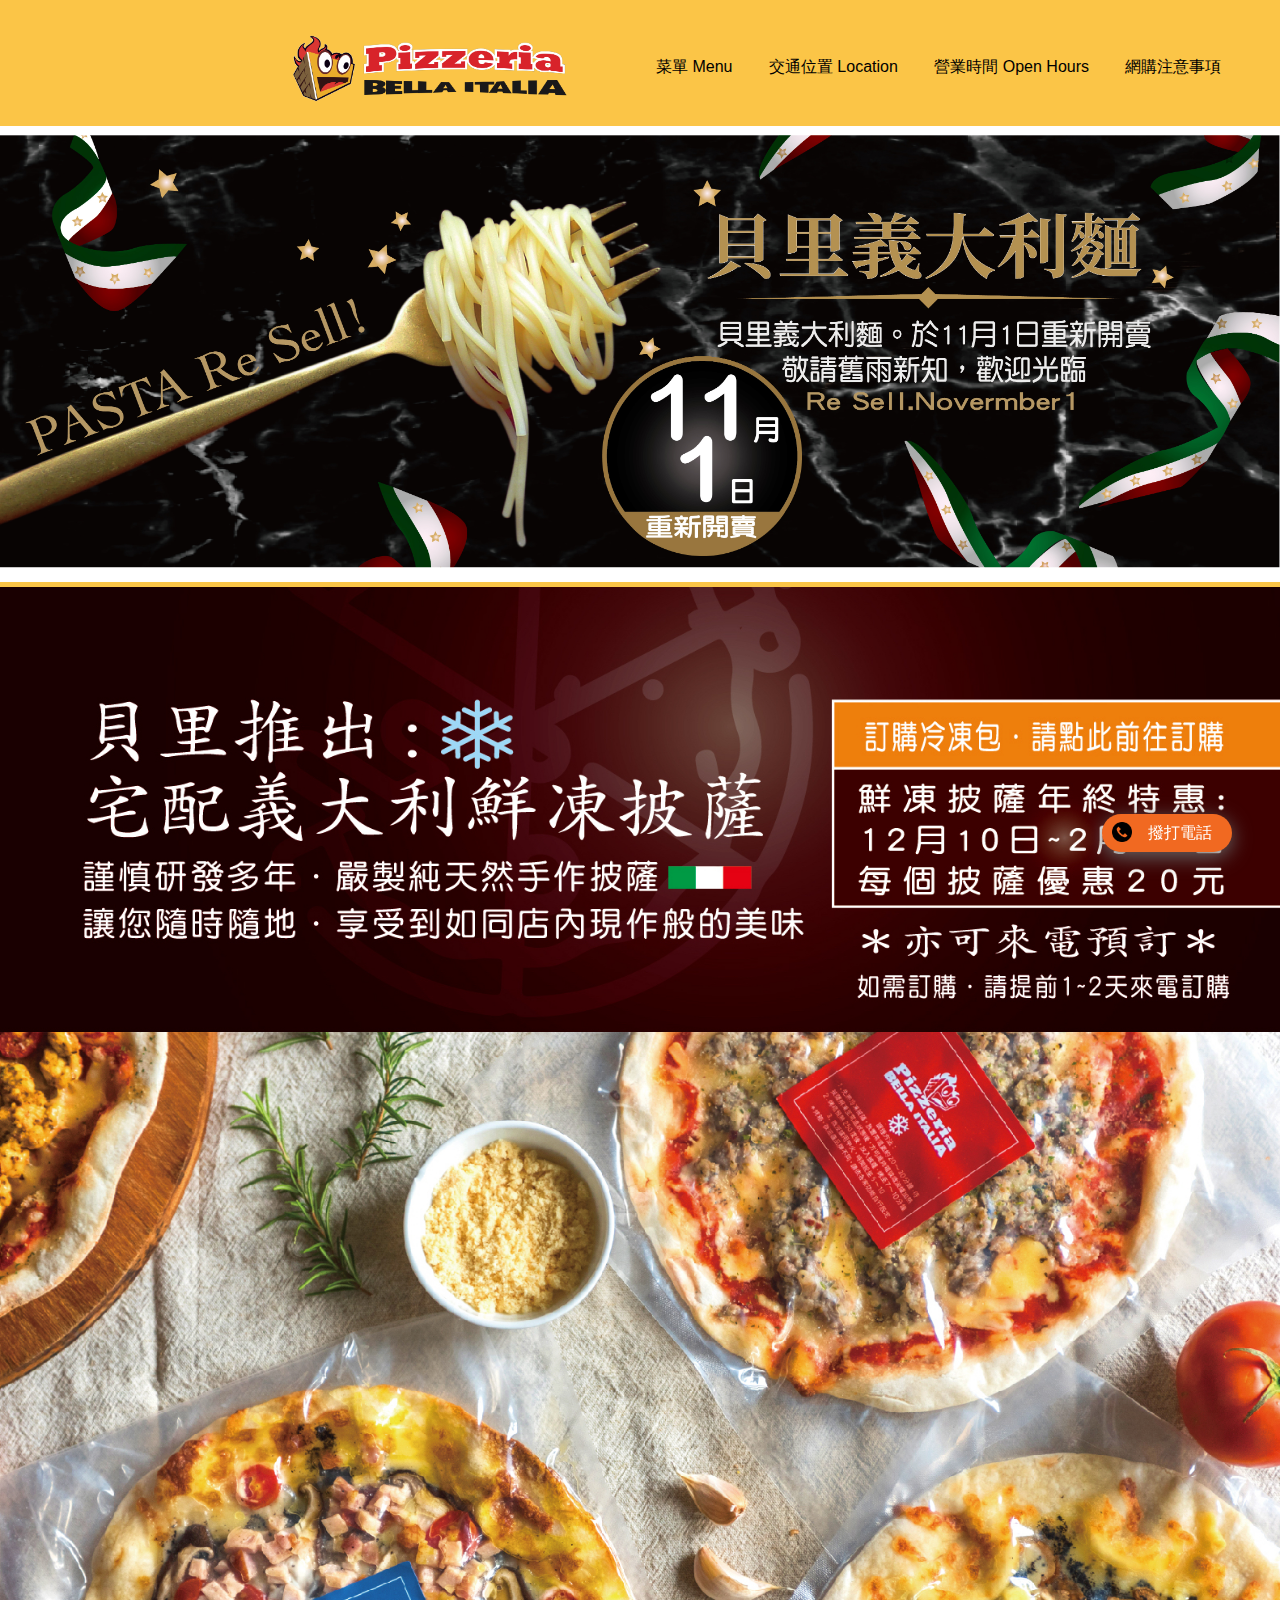
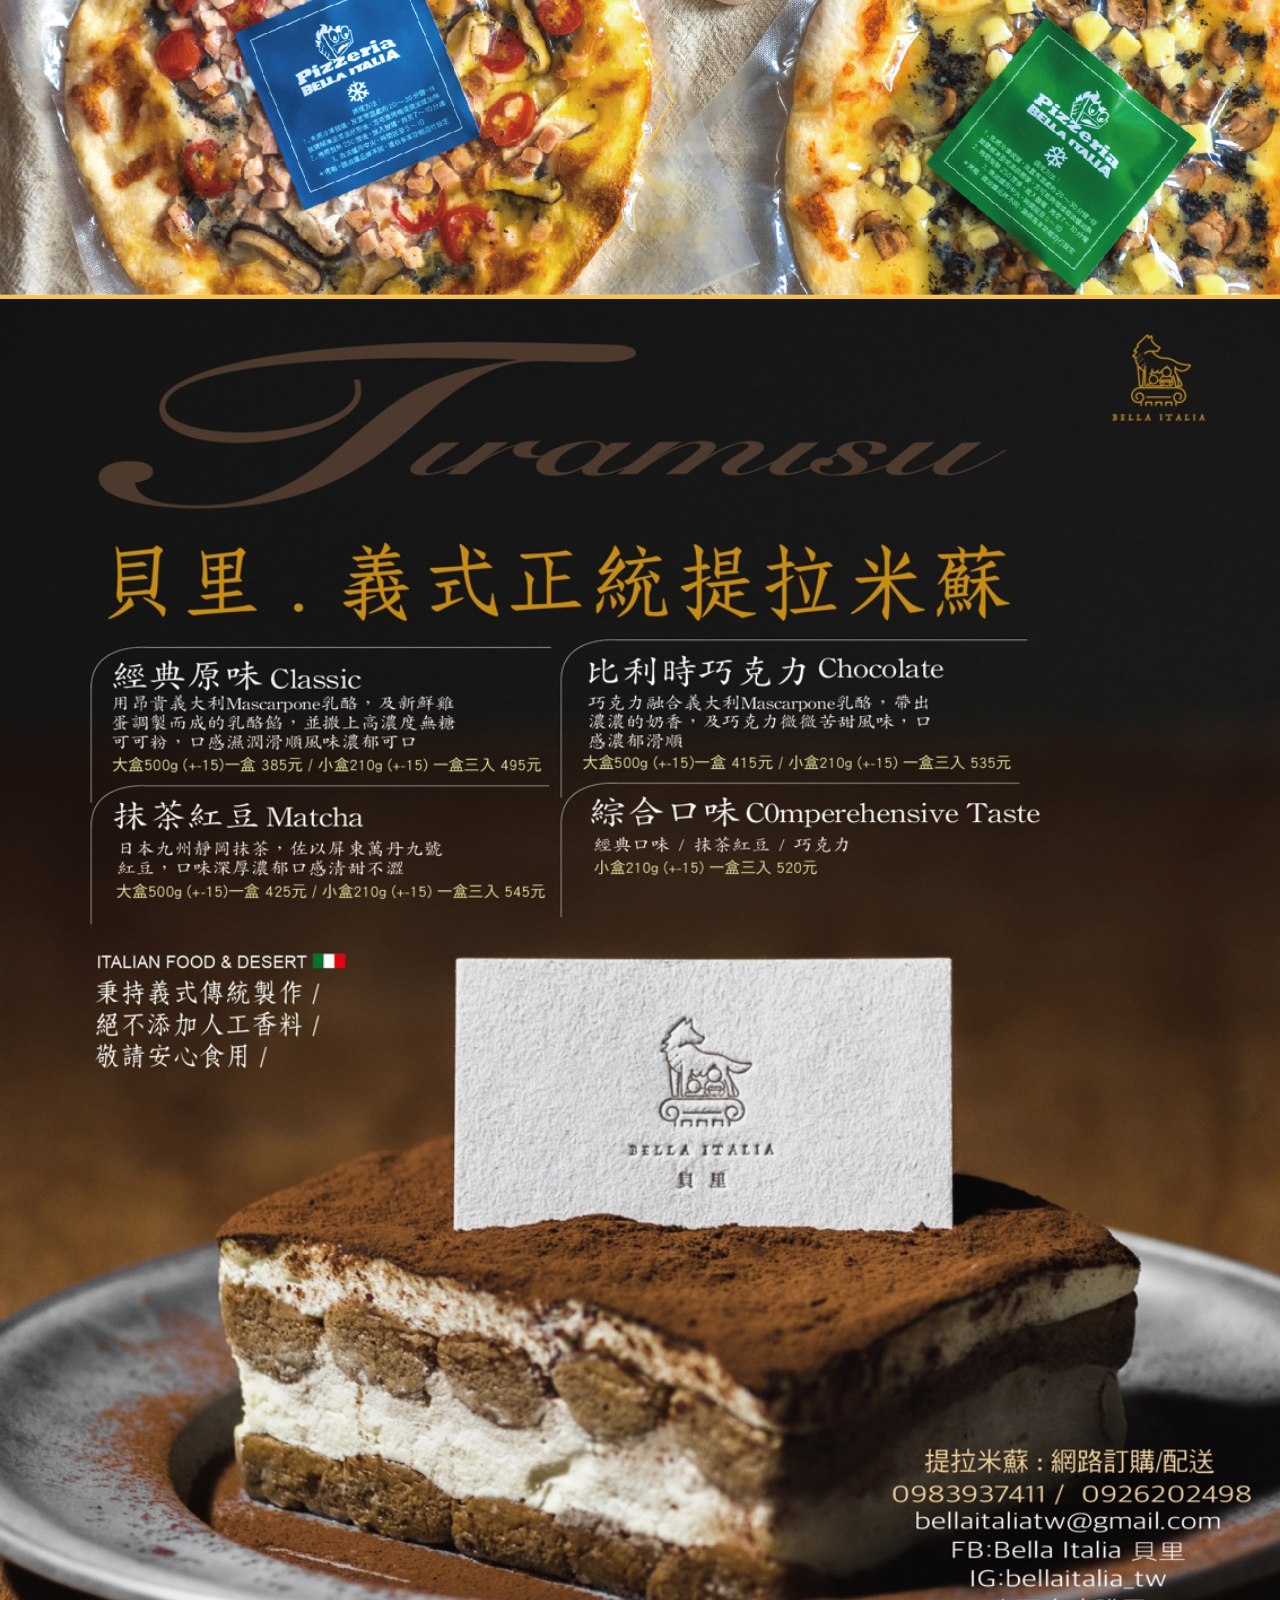
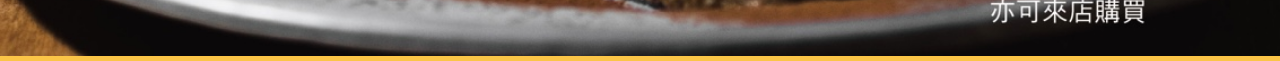
==== index.html @ dafbf1d0 "update" ====
<!doctype html>
<html>
  <head>
    <meta charset="utf-8">
    <meta http-equiv="x-ua-compatible" content="ie=edge">
    <meta name="viewport"
          content="width=device-width, initial-scale=1, shrink-to-fit=no">
    <!-- Use the title from a page's frontmatter if it has one -->
    <title>貝里義大利薄餅披薩</title>
    <link href="/stylesheets/site.css" rel="stylesheet" />
    <script src="/javascripts/site.js"></script>
    <script src="/javascripts/custom_menu.js"></script>

  </head>
  <body>
    <div class="main">

        <div class="custom-wrapper pure-g" id="menu">

    <div class="pure-u-1 pure-u-md-1-2">
        <div class="pure-menu">
            <a href="/" class="pure-menu-heading custom-brand">
              <img src="/images/logo.png" id="logo" />
              <!-- <img src="./images/xiaomao_logo.png" alt="" id="logo"> -->
            </a>
            <!-- hambuger button -->
            <a href="#" class="custom-toggle" id="toggle"><s class="bar"></s><s class="bar"></s></a>
        </div>
    </div>

    <div class="pure-u-1 pure-u-md-1-2">
        <div class="pure-menu pure-menu-horizontal" id="menu_link">
            <ul class="pure-menu-list">
                <li class="pure-menu-item "><a href="/menu.html" class="pure-menu-link">菜單 Menu</a></li>
                <li class="pure-menu-item "><a href="/location.html" class="pure-menu-link">交通位置 Location</a></li>
                <li class="pure-menu-item "><a href="/hours.html" class="pure-menu-link">營業時間 Open Hours</a></li>
                <li class="pure-menu-item "><a href="/precautions.html" class="pure-menu-link">網購注意事項</a></li>
            </ul>
        </div>
    </div>


  </div>

      


<!-- <div class="cover">
    <img src="../images/cover/food_deilvery_2023.jpg">
</div> -->

<div class="cover">
    <!-- <img src="../images/cover/cover_beef.png"> -->
    <img src="../images/cover/2024_pasta.jpg">
</div>

<div class="cover">
    <!-- <img src="../images/cover/cover_beef.png"> -->
    <a href="https://beautifulitaly.easy.co" target="_blank">
      <img src="../images/cover/frozen_food_2023.jpg">
    </a>
</div>


<div class="cover">
    <!-- <img src="../images/cover/cover_beef.png"> -->
    <img src="../images/photo/2021_tiramisu.jpg">
</div>

      


      <a href="tel:0289703390" class="call_action">
        <img src="../images/phone-call.png" alt="" width="20">
         <p>撥打電話</p>
      </a>

    </div>

    <script src="/javascripts/custom_menu.js"></script>


  </body>
</html>
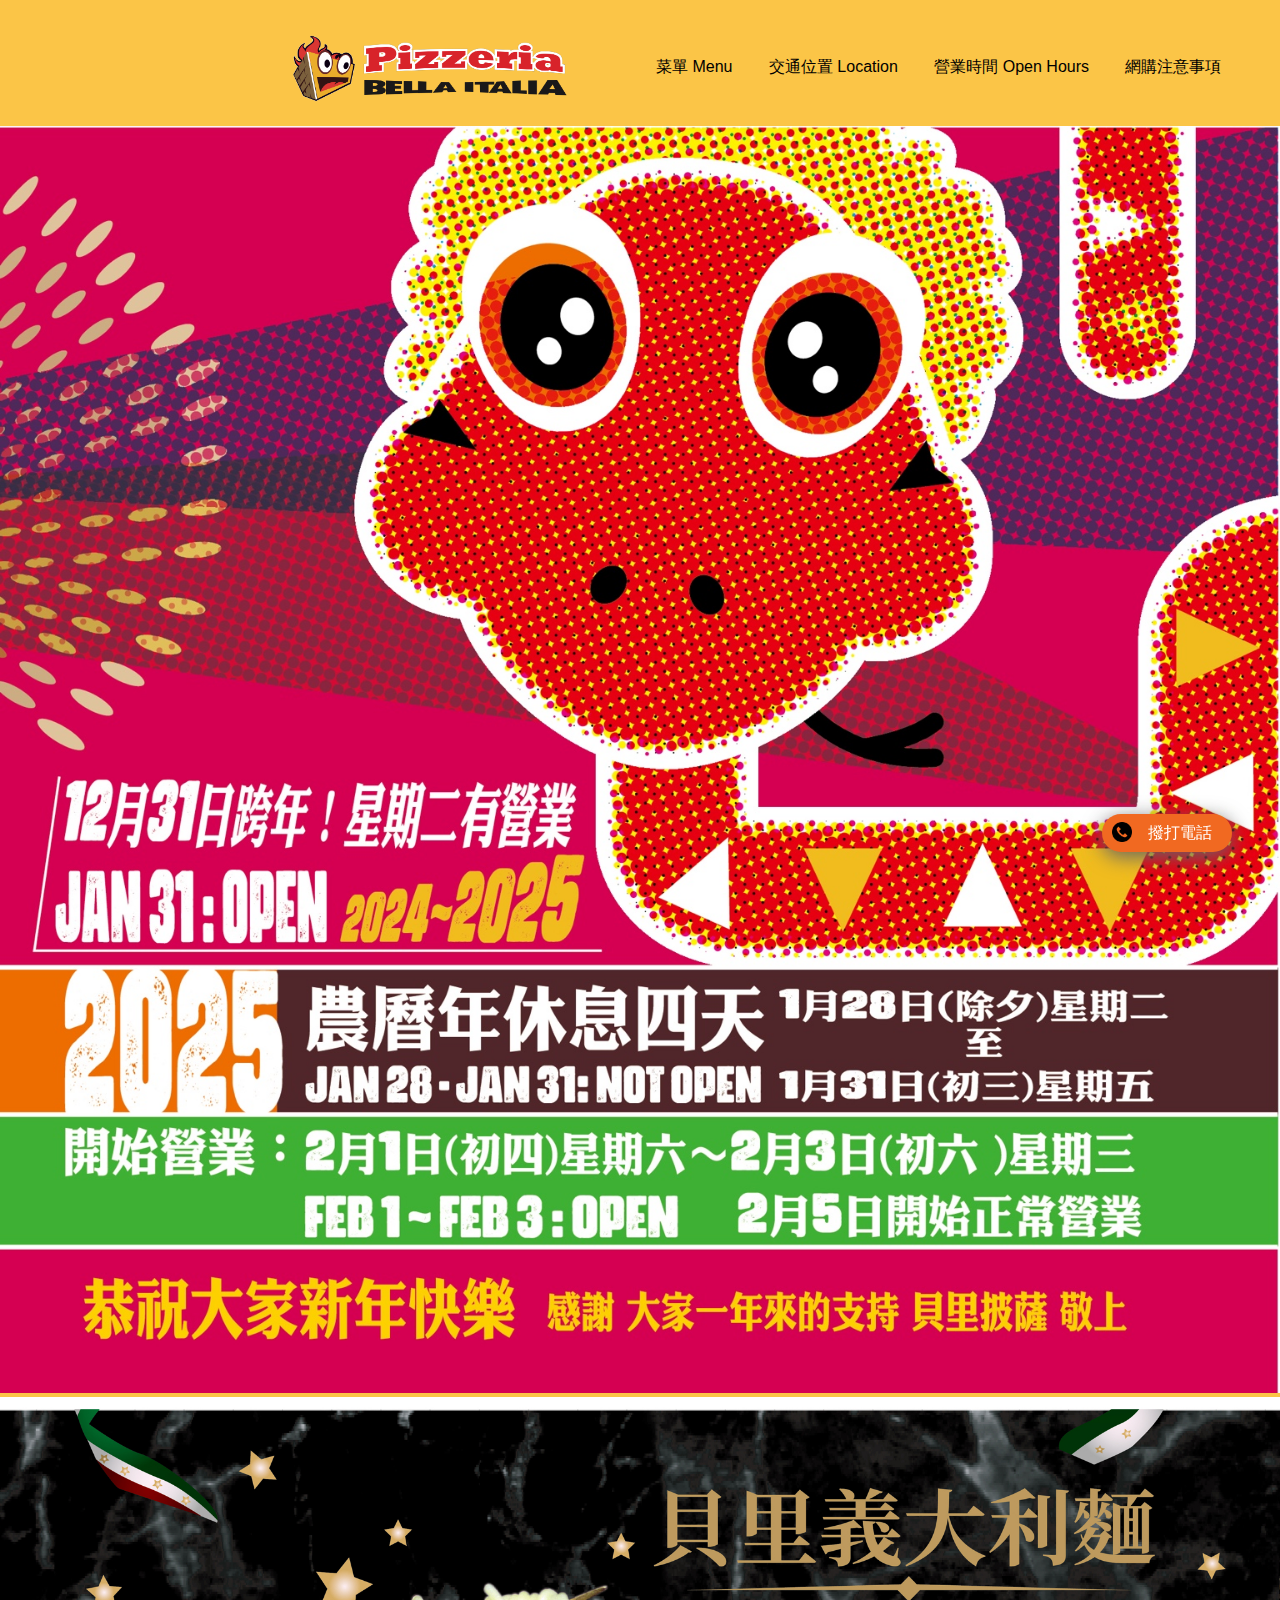
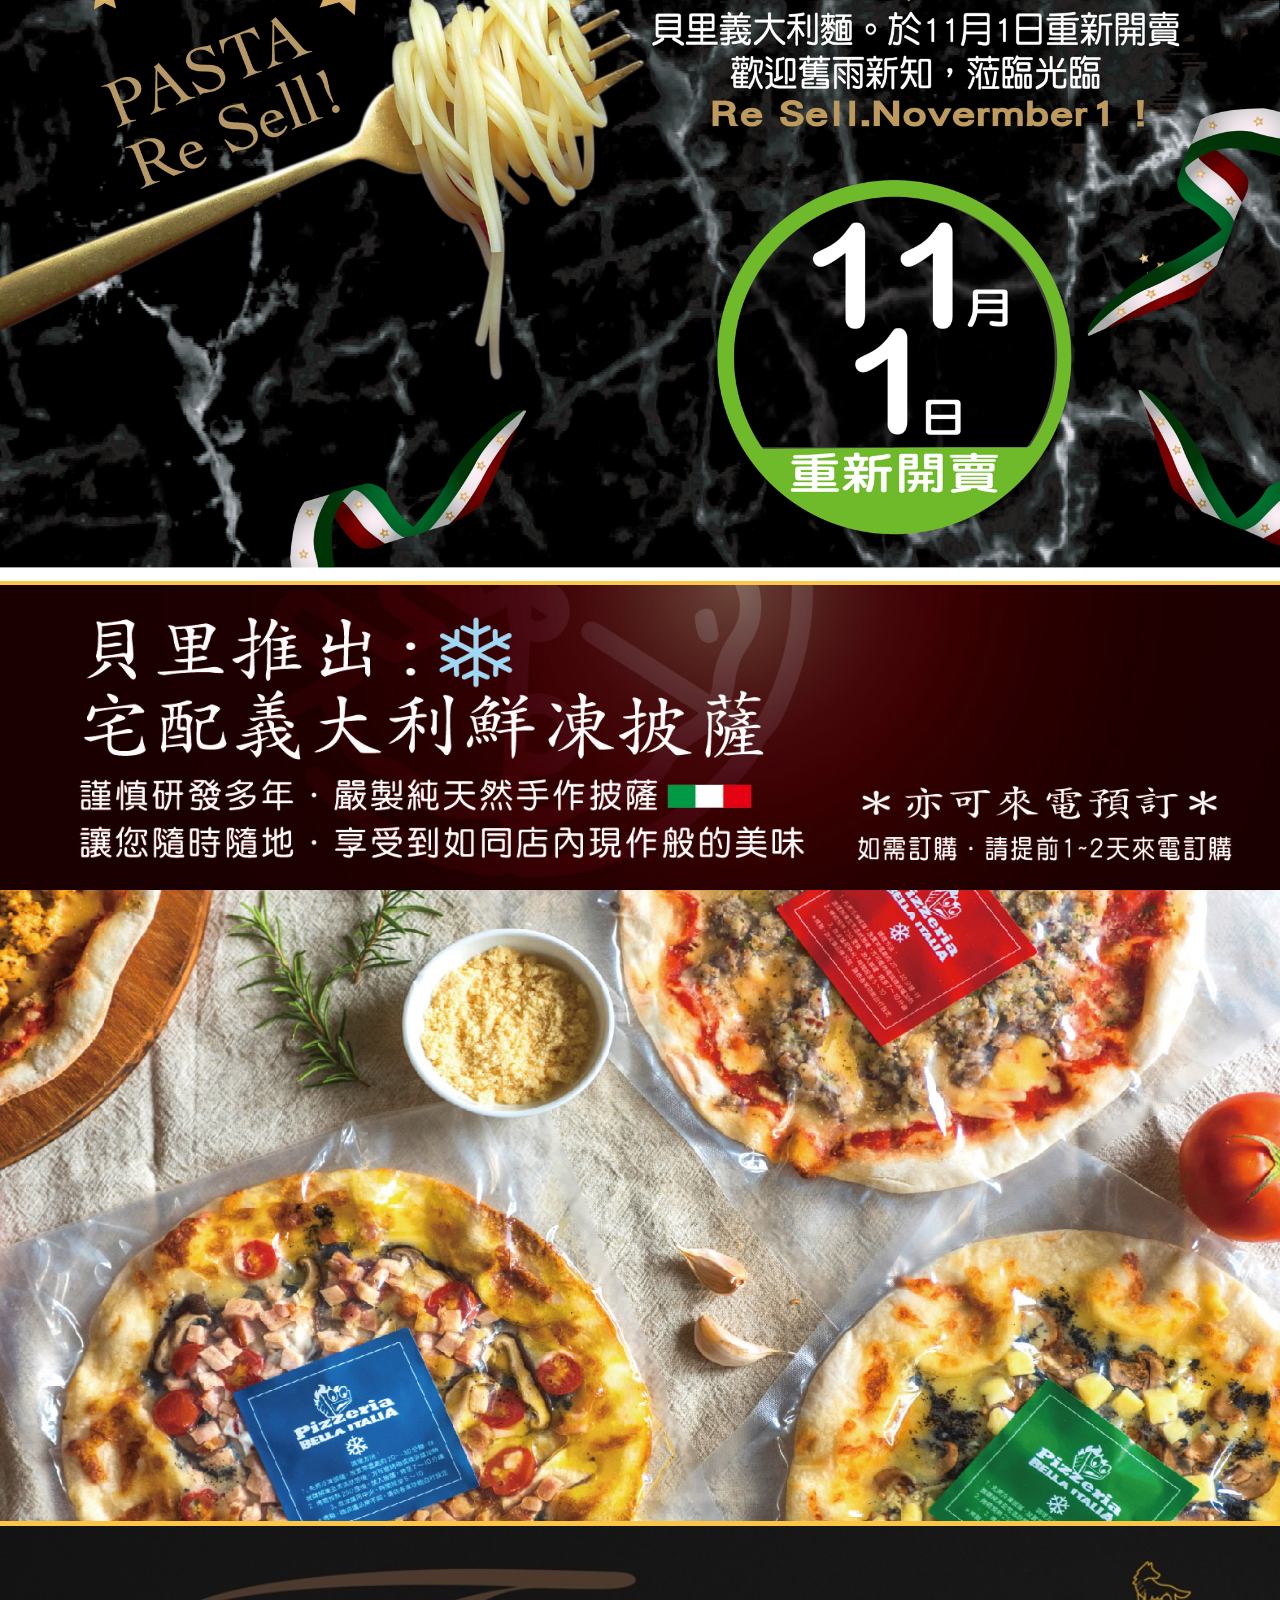
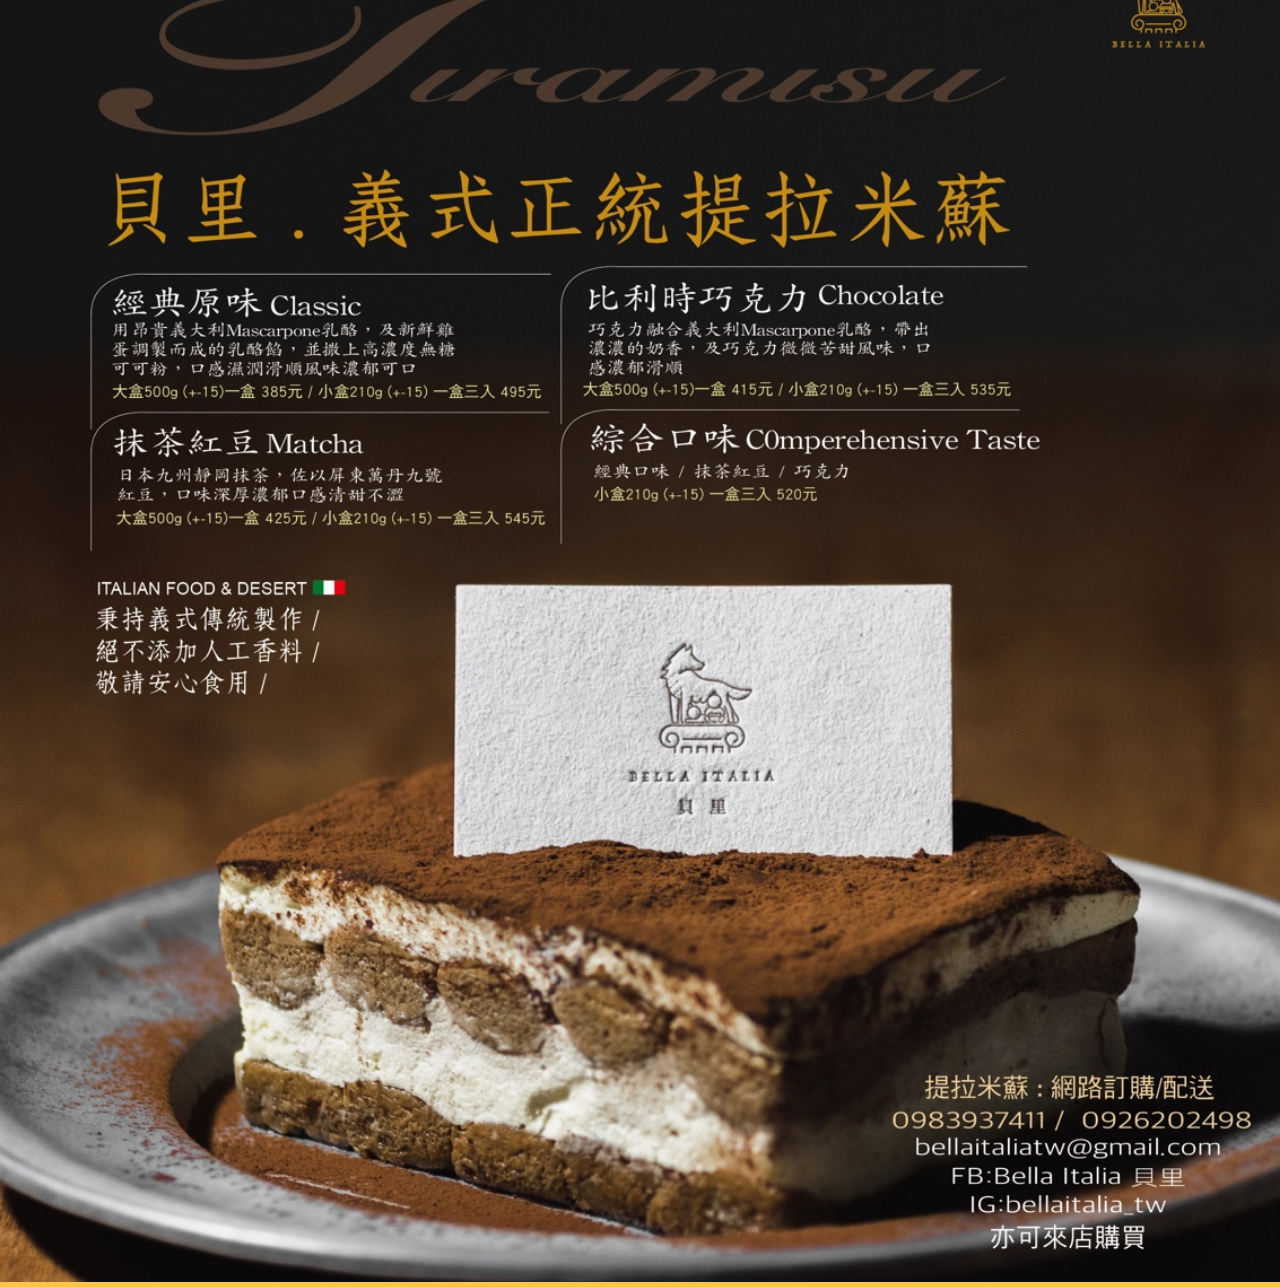
==== commit e85015e5: "update" ====
--- a/index.html
+++ b/index.html
@@ -48,6 +48,10 @@
 <!-- <div class="cover">
     <img src="../images/cover/food_deilvery_2023.jpg">
 </div> -->
+<div class="cover">
+    <!-- <img src="../images/cover/cover_beef.png"> -->
+    <img src="../images/news/2025_new_year.jpg">
+</div>
 
 <div class="cover">
     <!-- <img src="../images/cover/cover_beef.png"> -->
@@ -57,7 +61,7 @@
 <div class="cover">
     <!-- <img src="../images/cover/cover_beef.png"> -->
     <a href="https://beautifulitaly.easy.co" target="_blank">
-      <img src="../images/cover/frozen_food_2023.jpg">
+      <img src="../images/cover/frozen_food_2024.jpg">
     </a>
 </div>
 
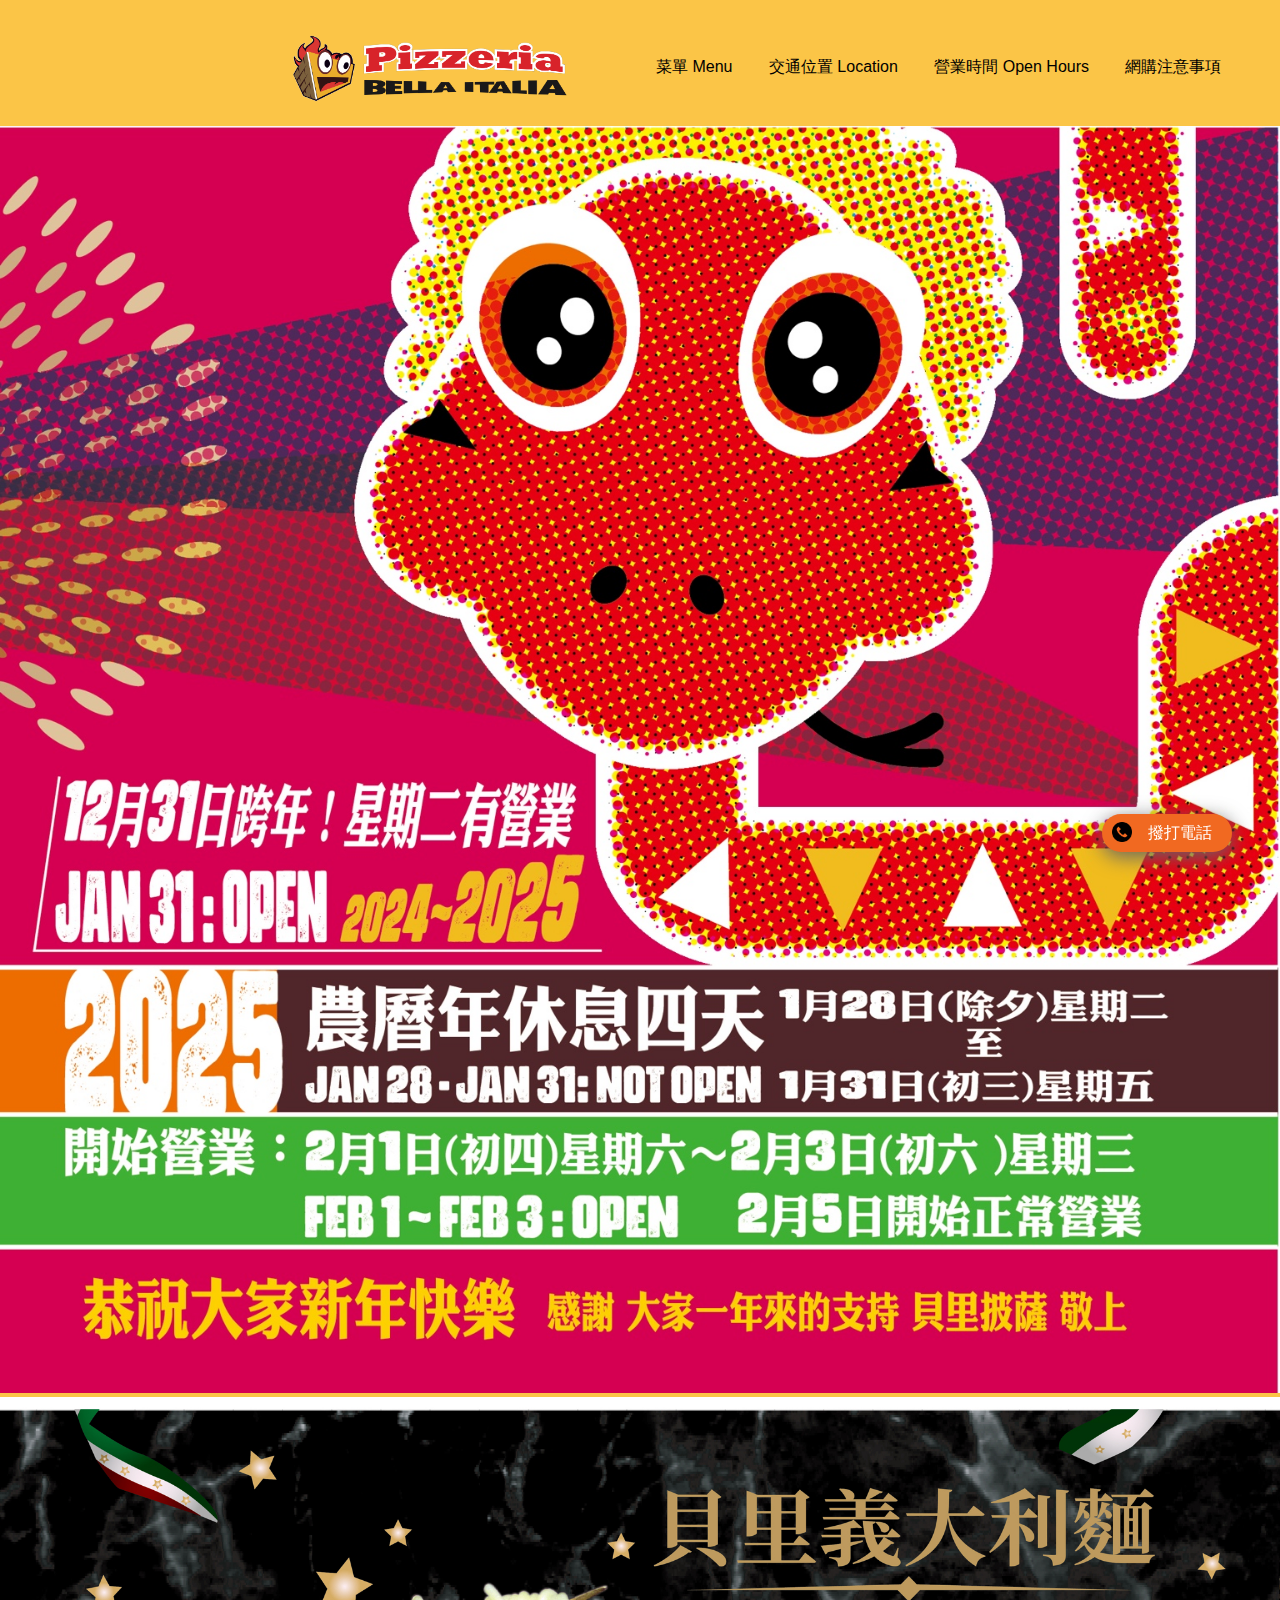
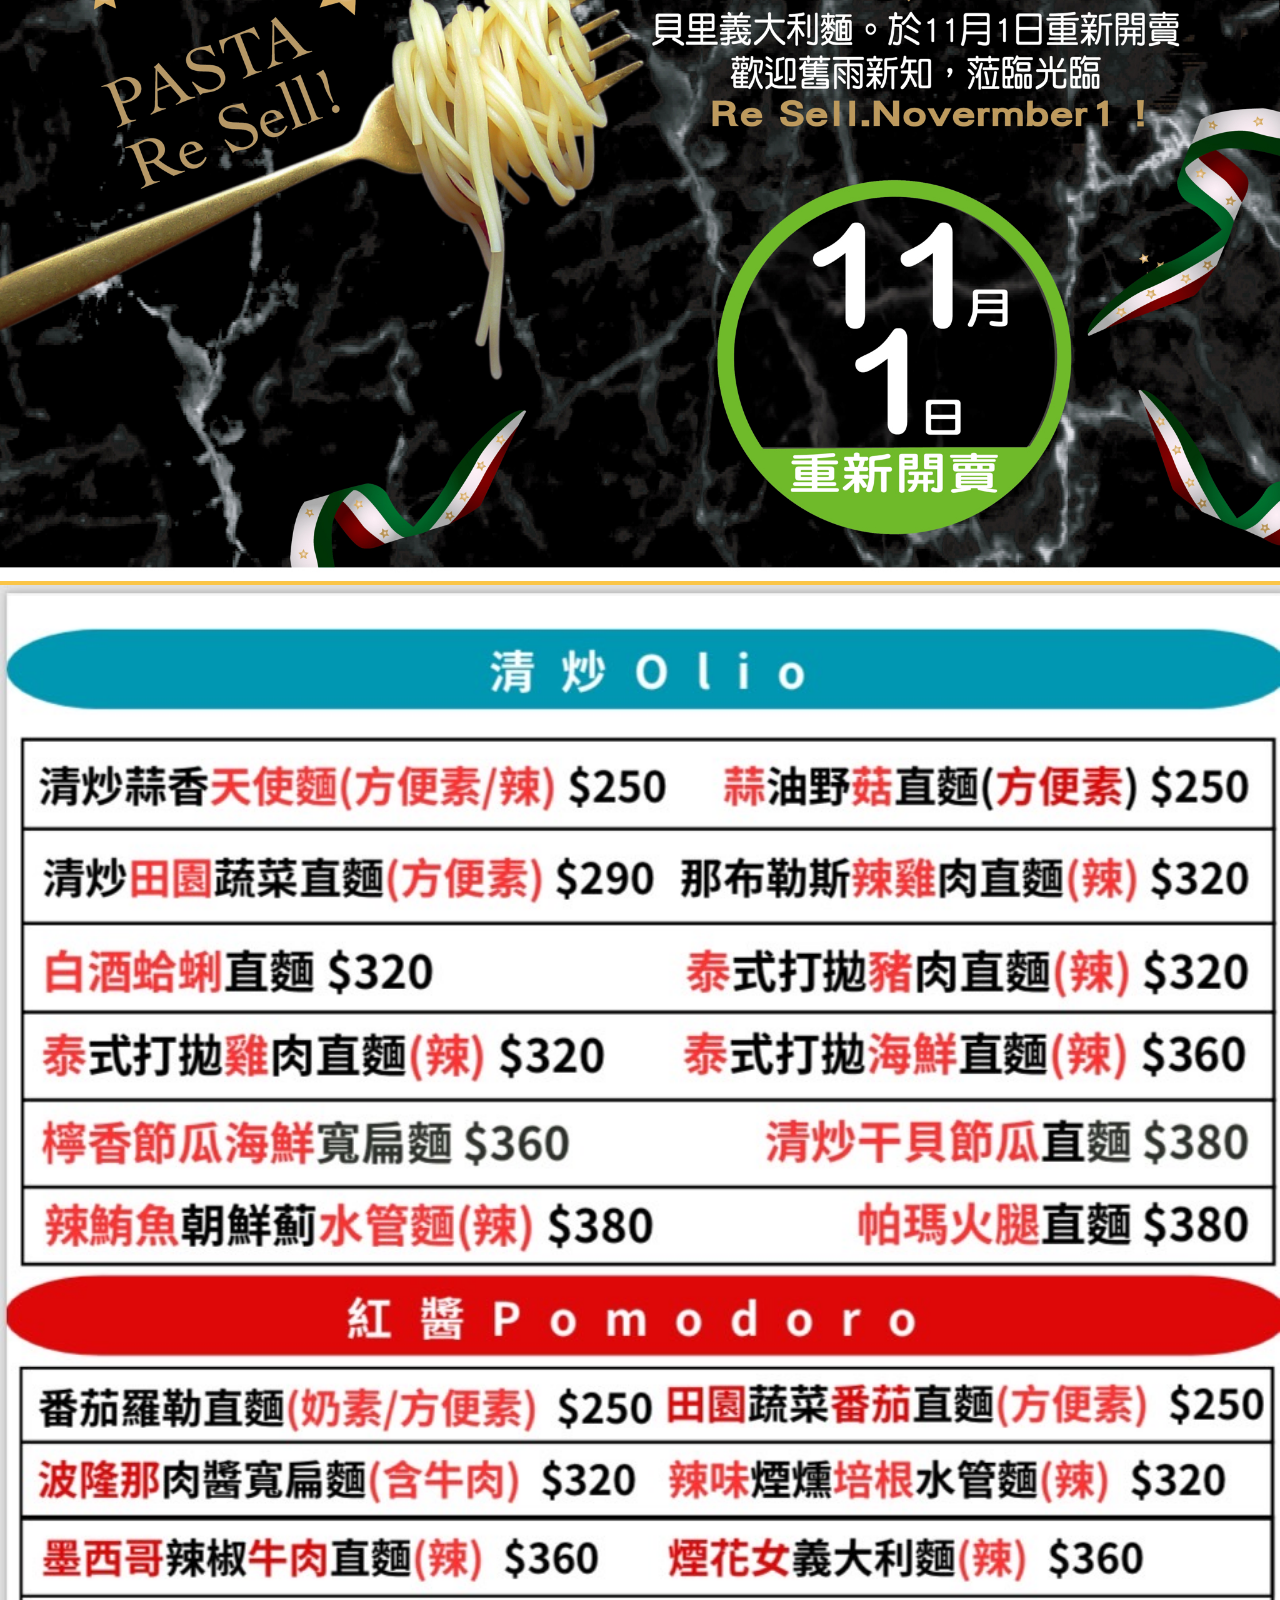
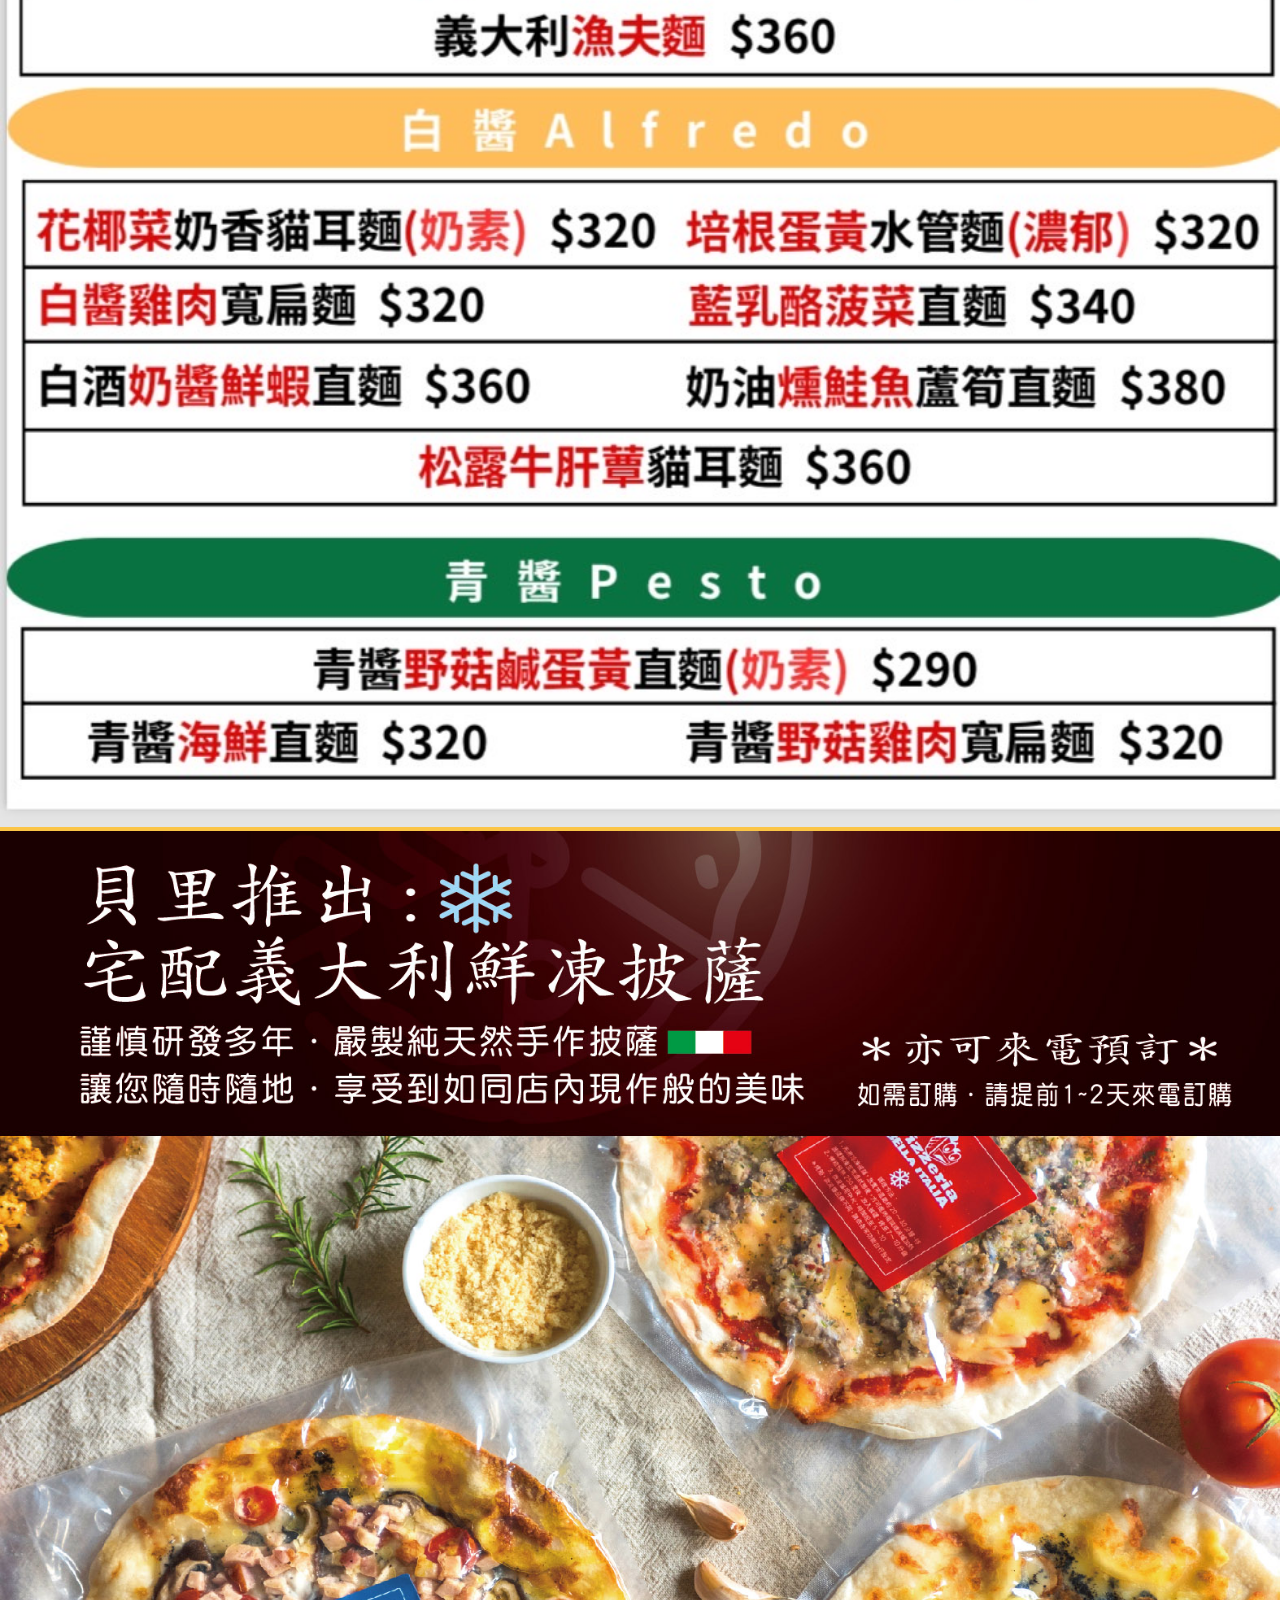
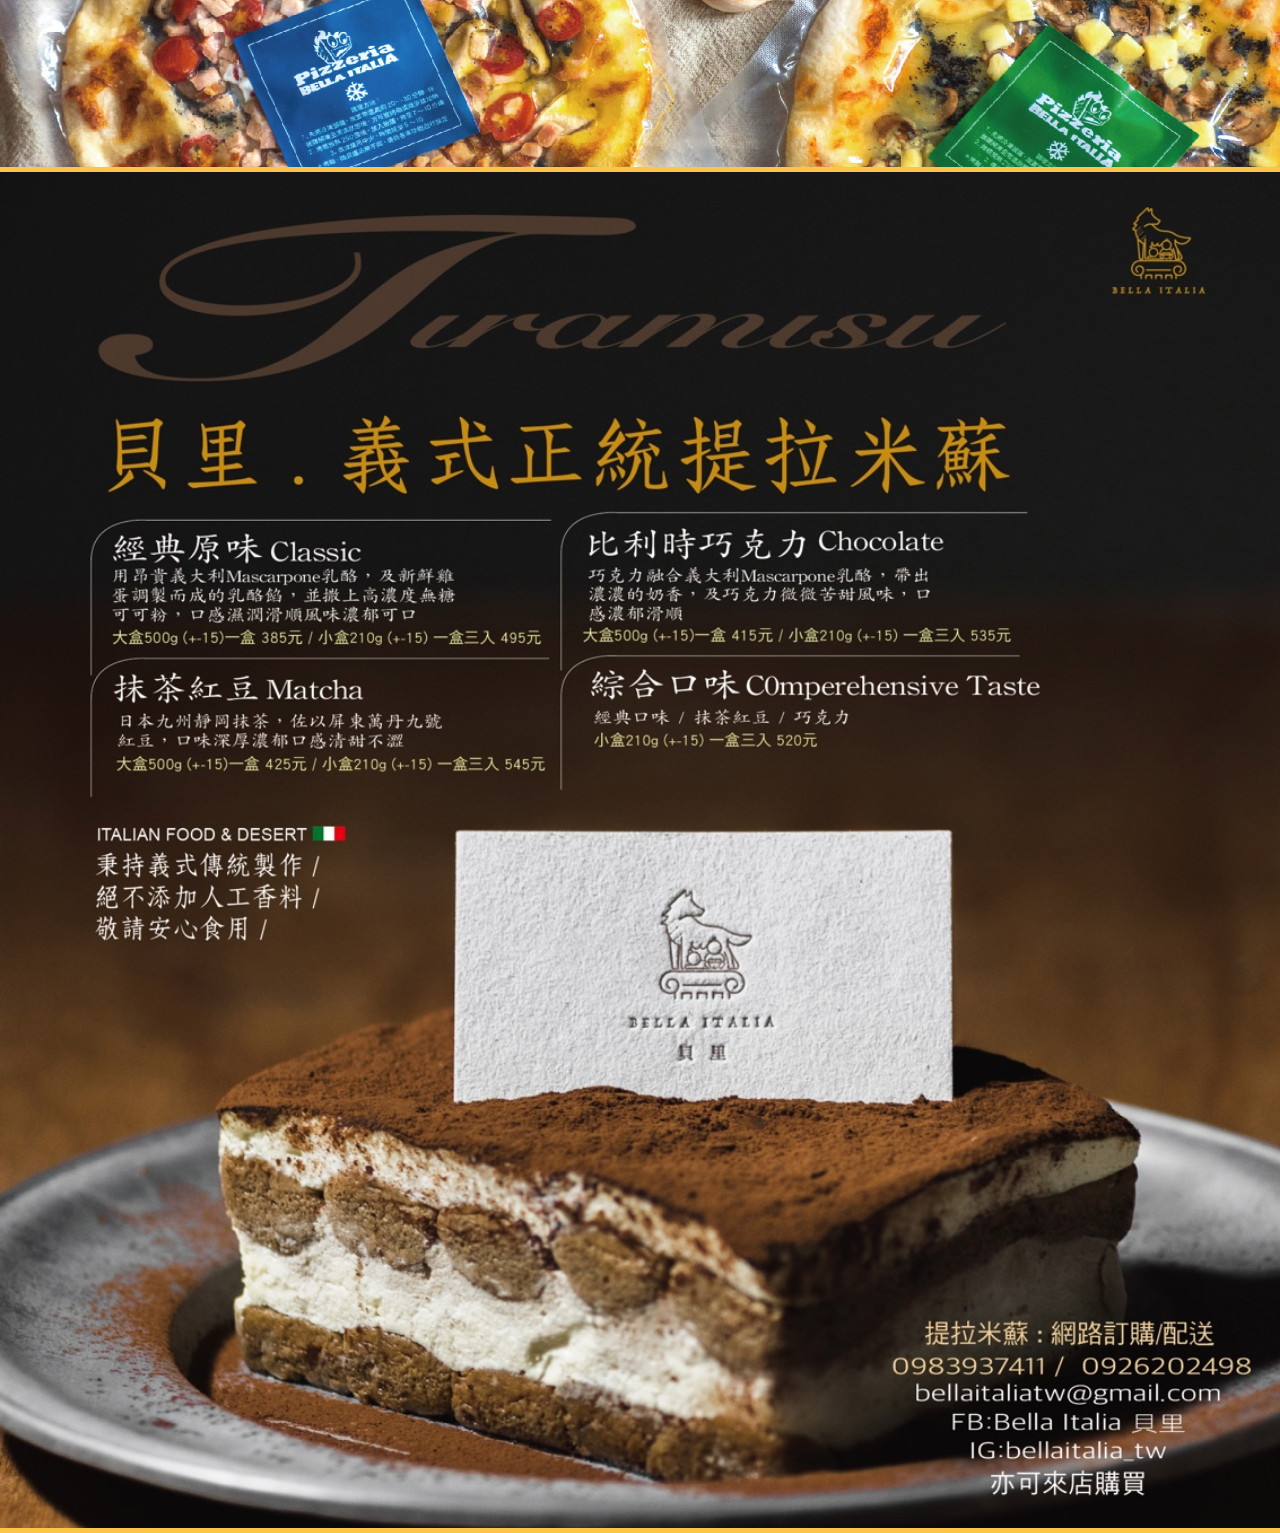
==== commit 02500970: "update" ====
--- a/index.html
+++ b/index.html
@@ -60,6 +60,10 @@
 
 <div class="cover">
     <!-- <img src="../images/cover/cover_beef.png"> -->
+    <img src="../images/news/pasta_menu.jpg">
+</div>
+<div class="cover">
+    <!-- <img src="../images/cover/cover_beef.png"> -->
     <a href="https://beautifulitaly.easy.co" target="_blank">
       <img src="../images/cover/frozen_food_2024.jpg">
     </a>
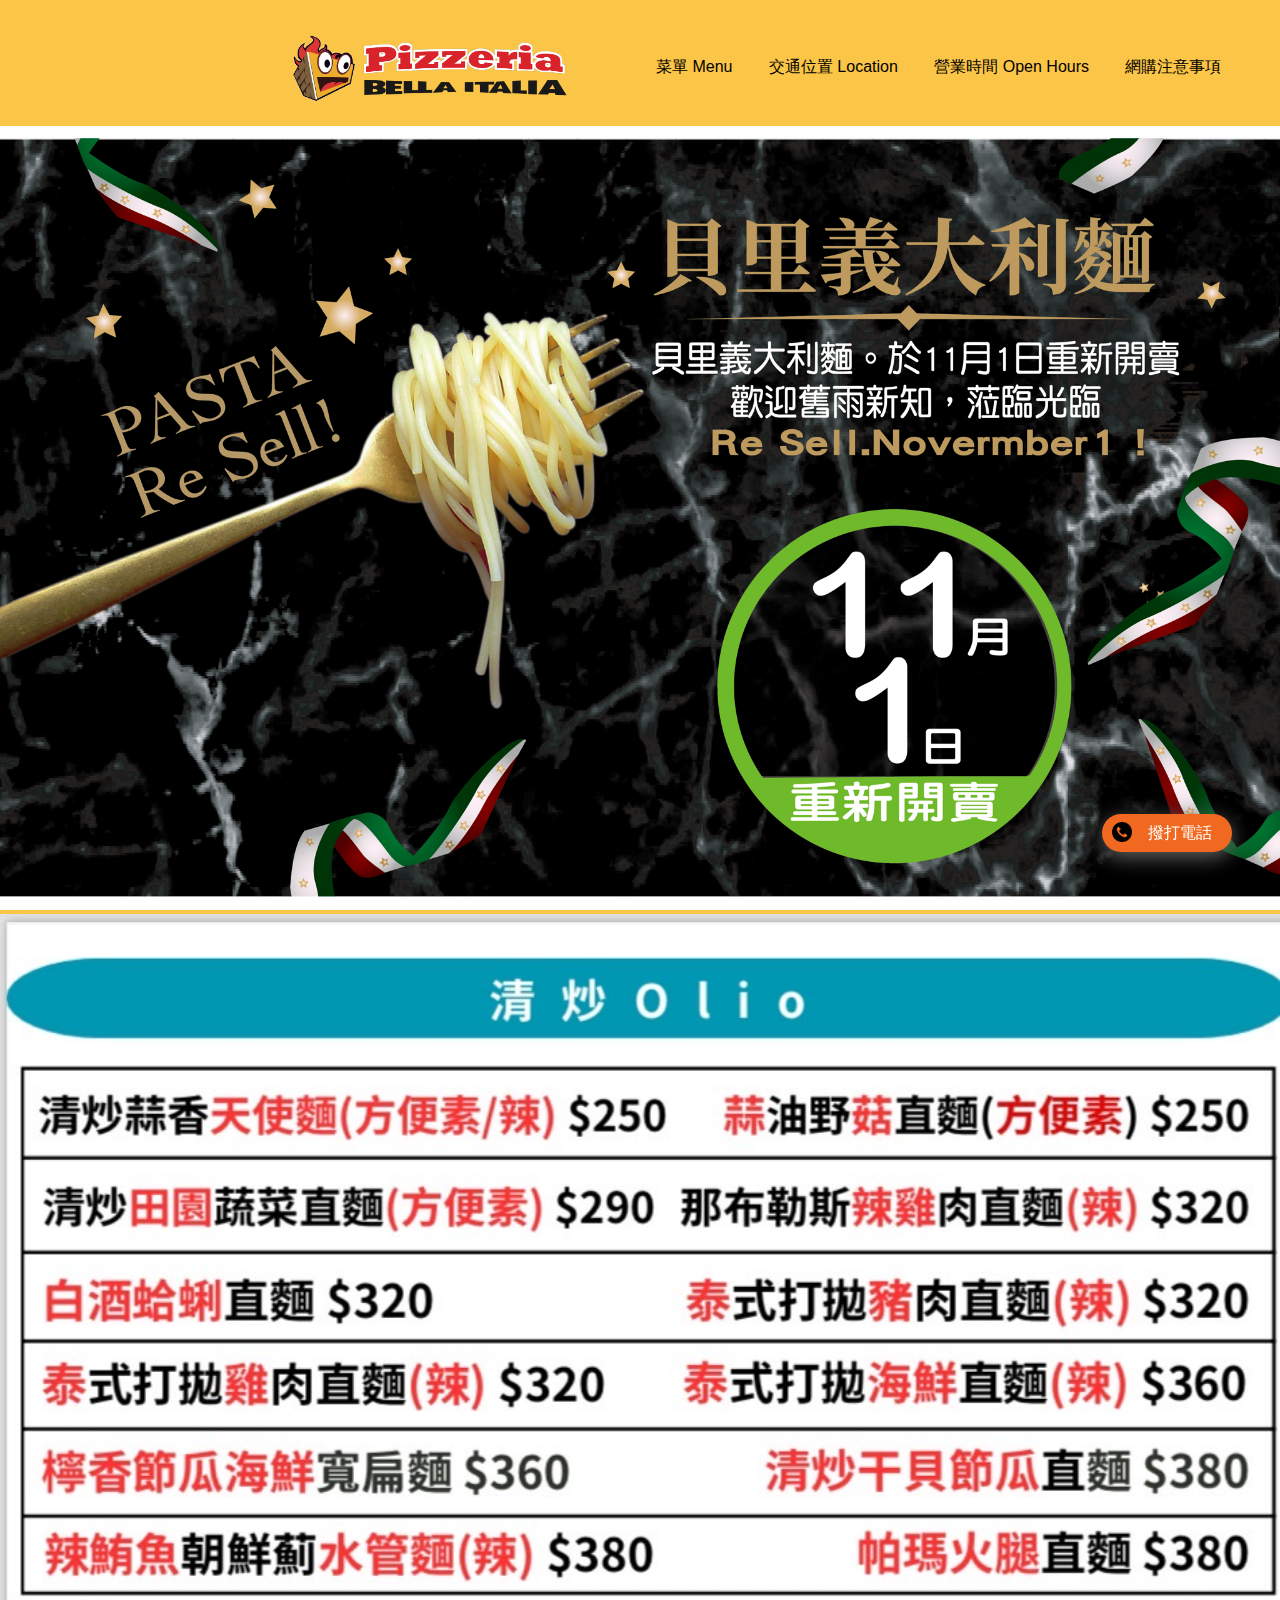
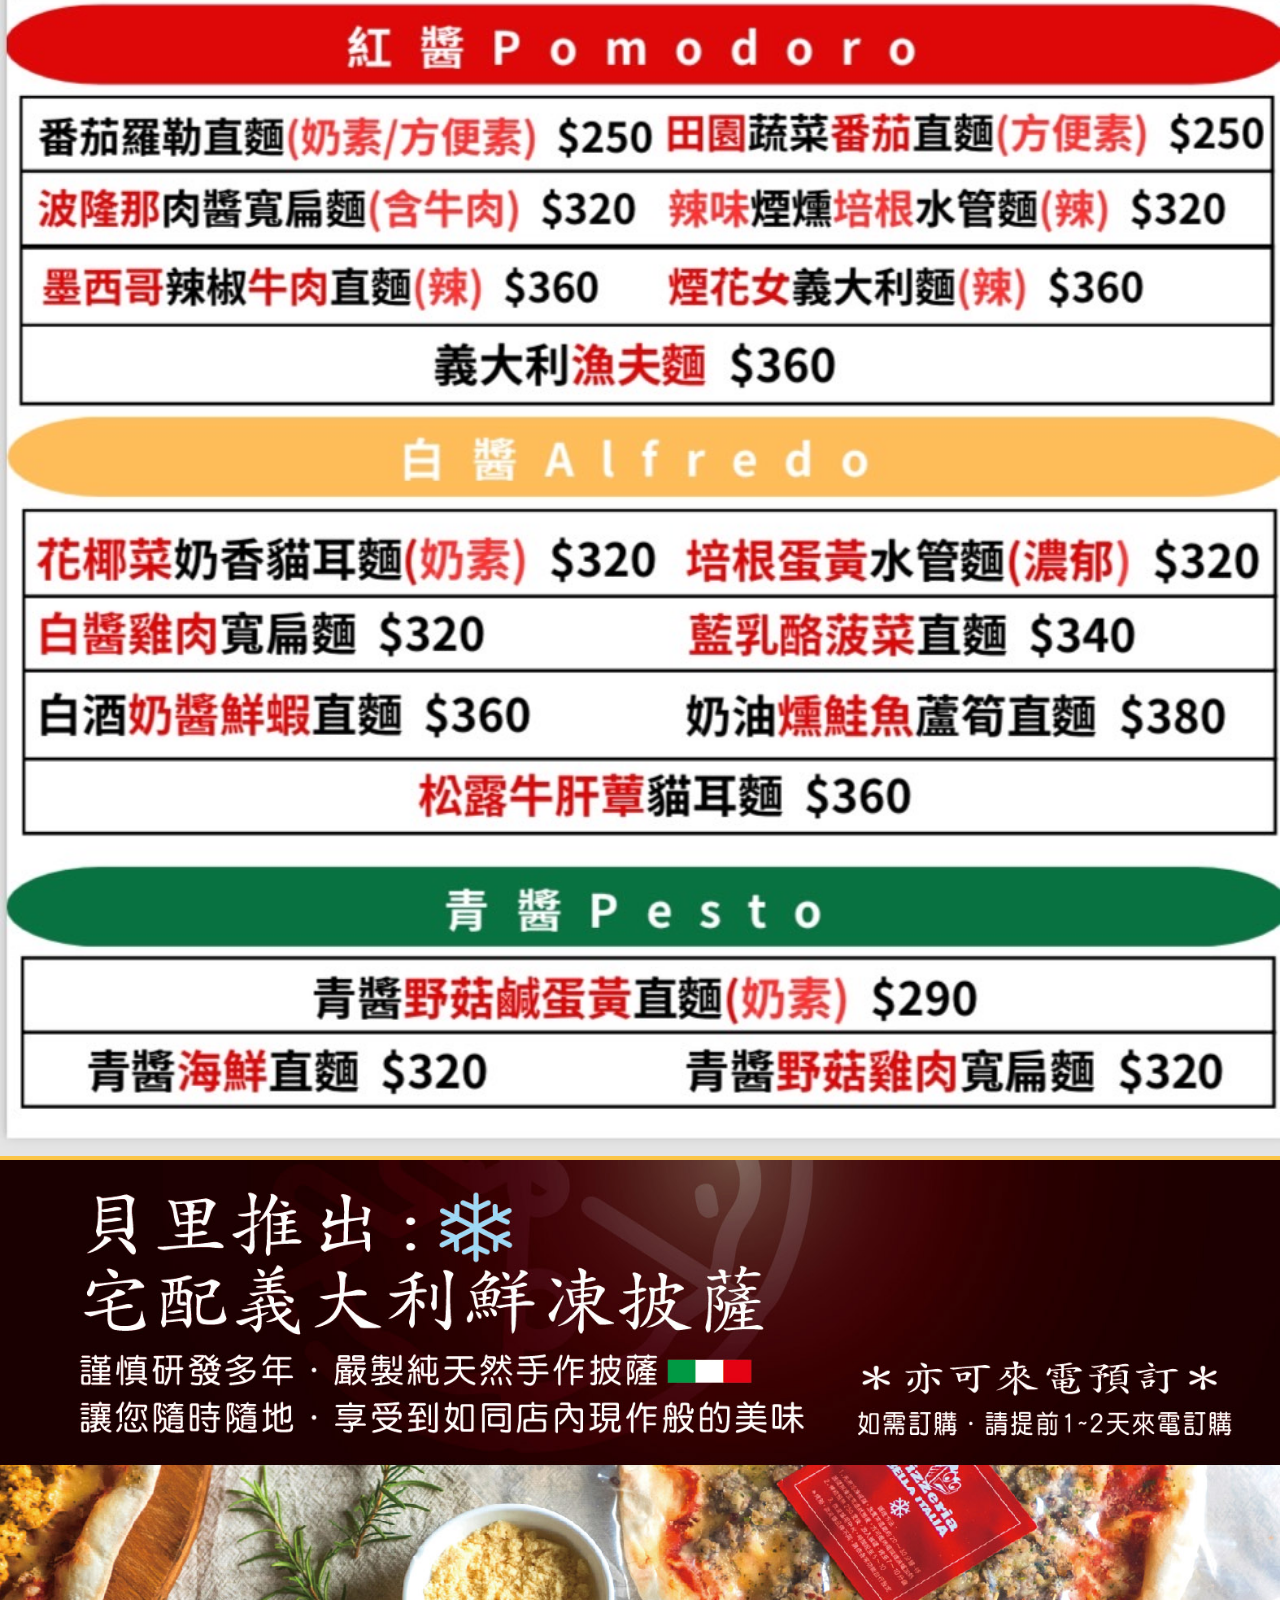
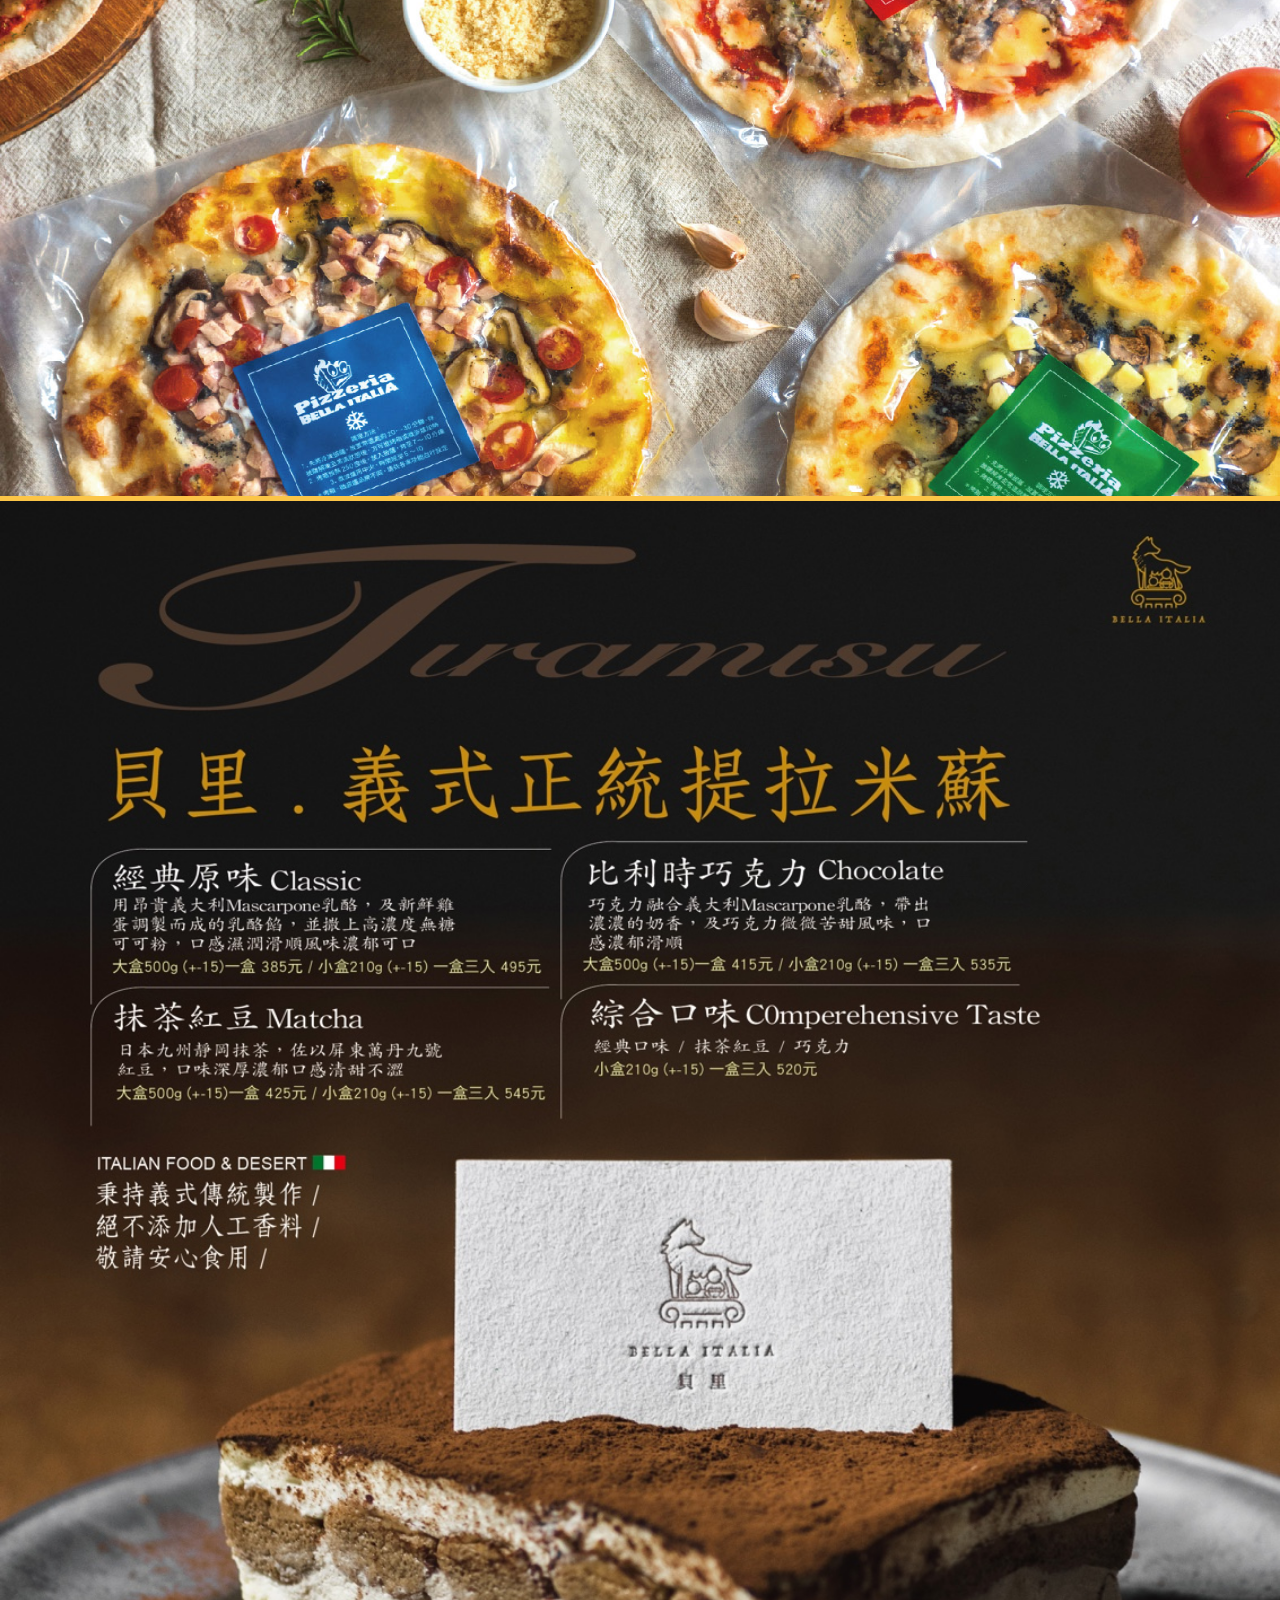
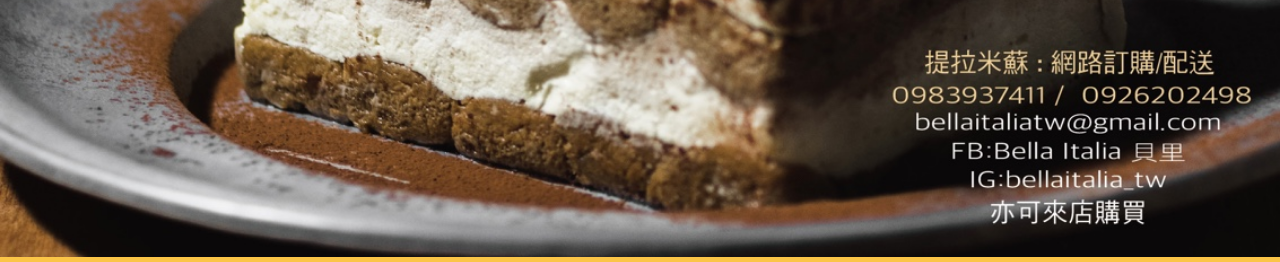
==== commit d38fdefd: "update" ====
--- a/index.html
+++ b/index.html
@@ -48,10 +48,6 @@
 <!-- <div class="cover">
     <img src="../images/cover/food_deilvery_2023.jpg">
 </div> -->
-<div class="cover">
-    <!-- <img src="../images/cover/cover_beef.png"> -->
-    <img src="../images/news/2025_new_year.jpg">
-</div>
 
 <div class="cover">
     <!-- <img src="../images/cover/cover_beef.png"> -->
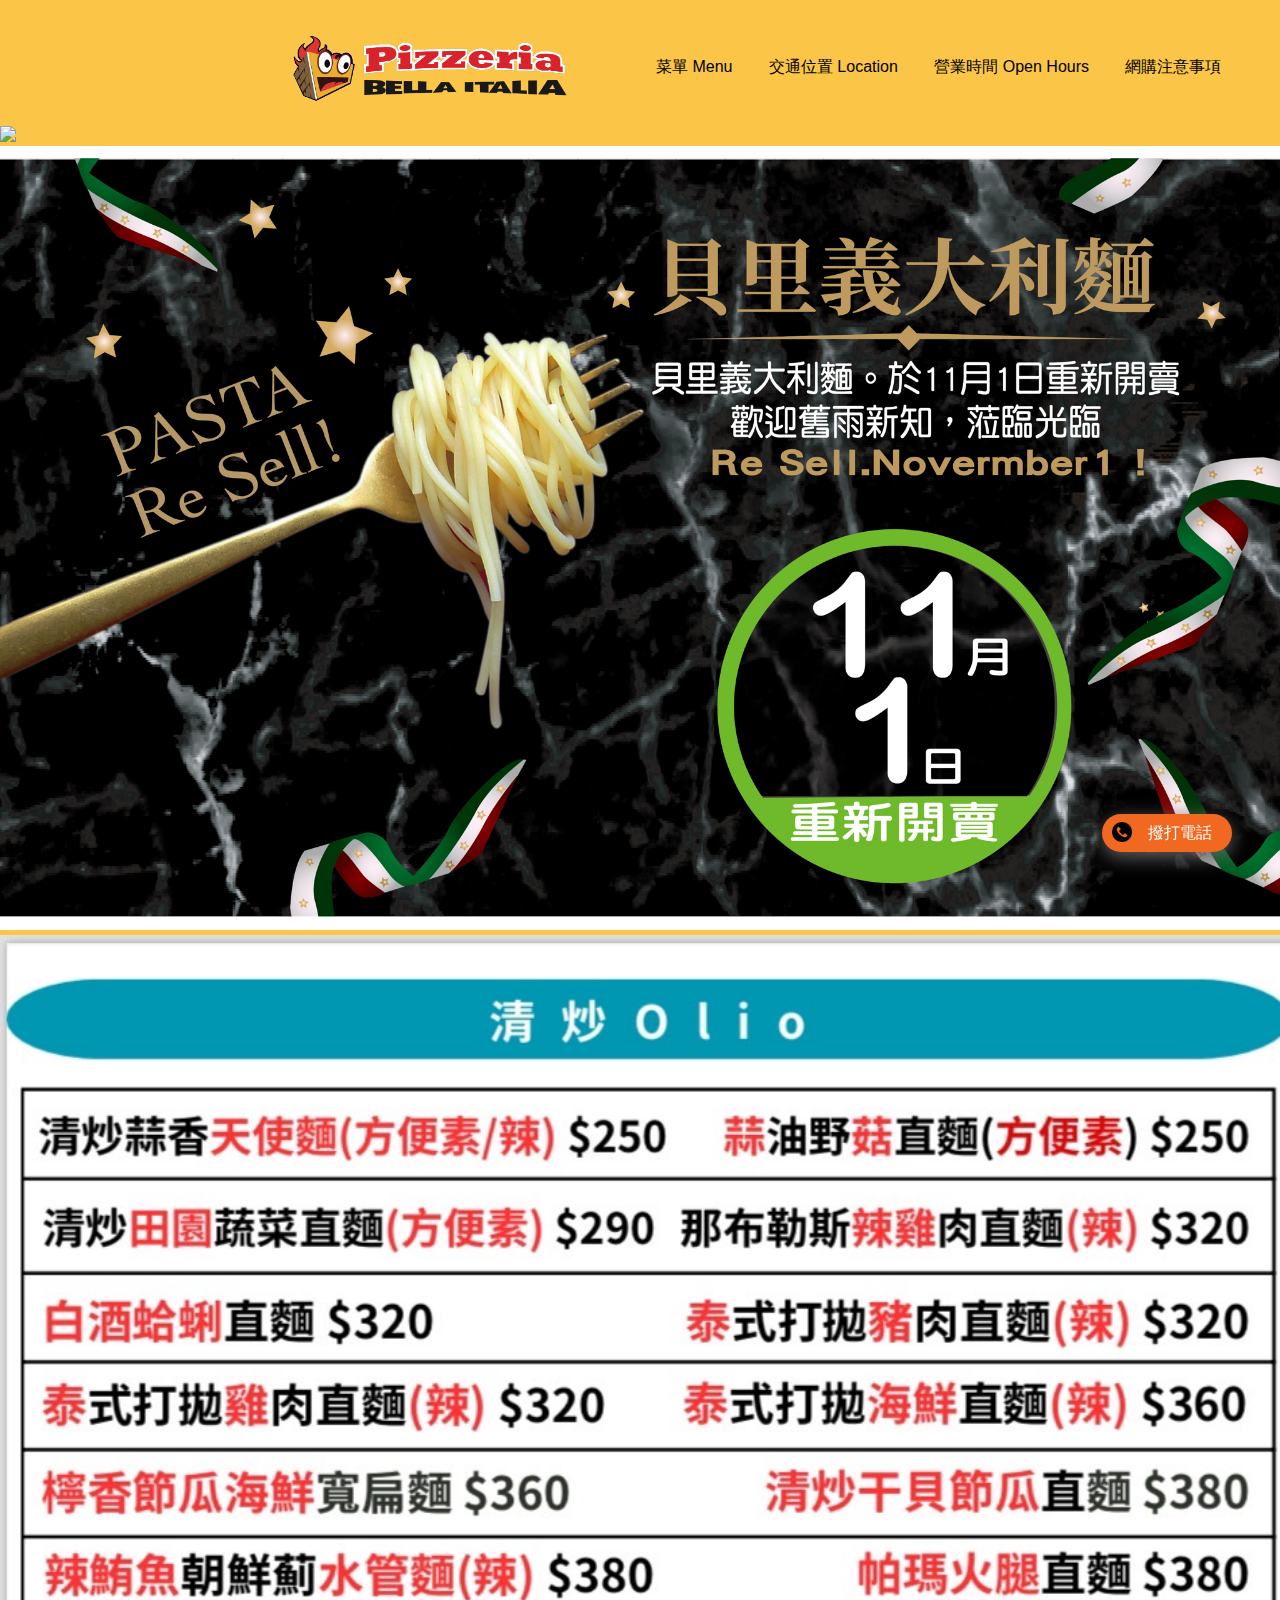
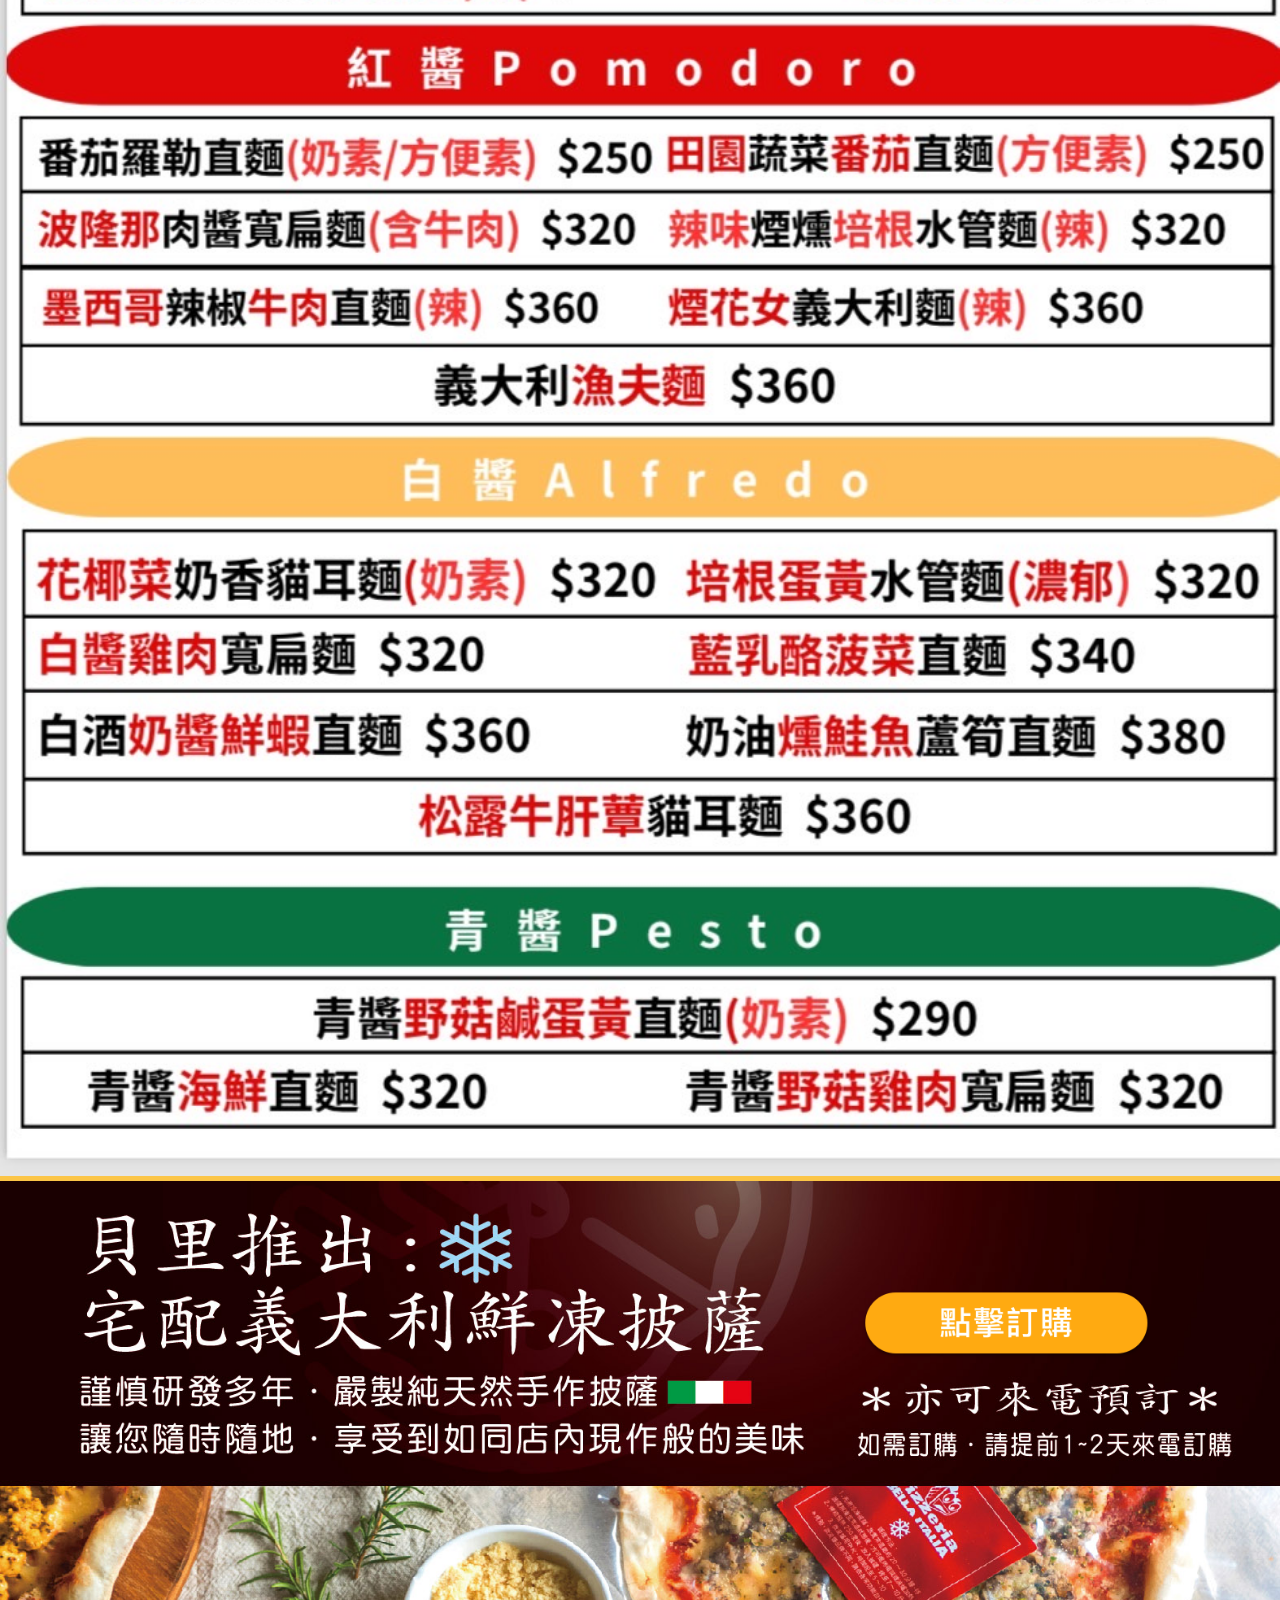
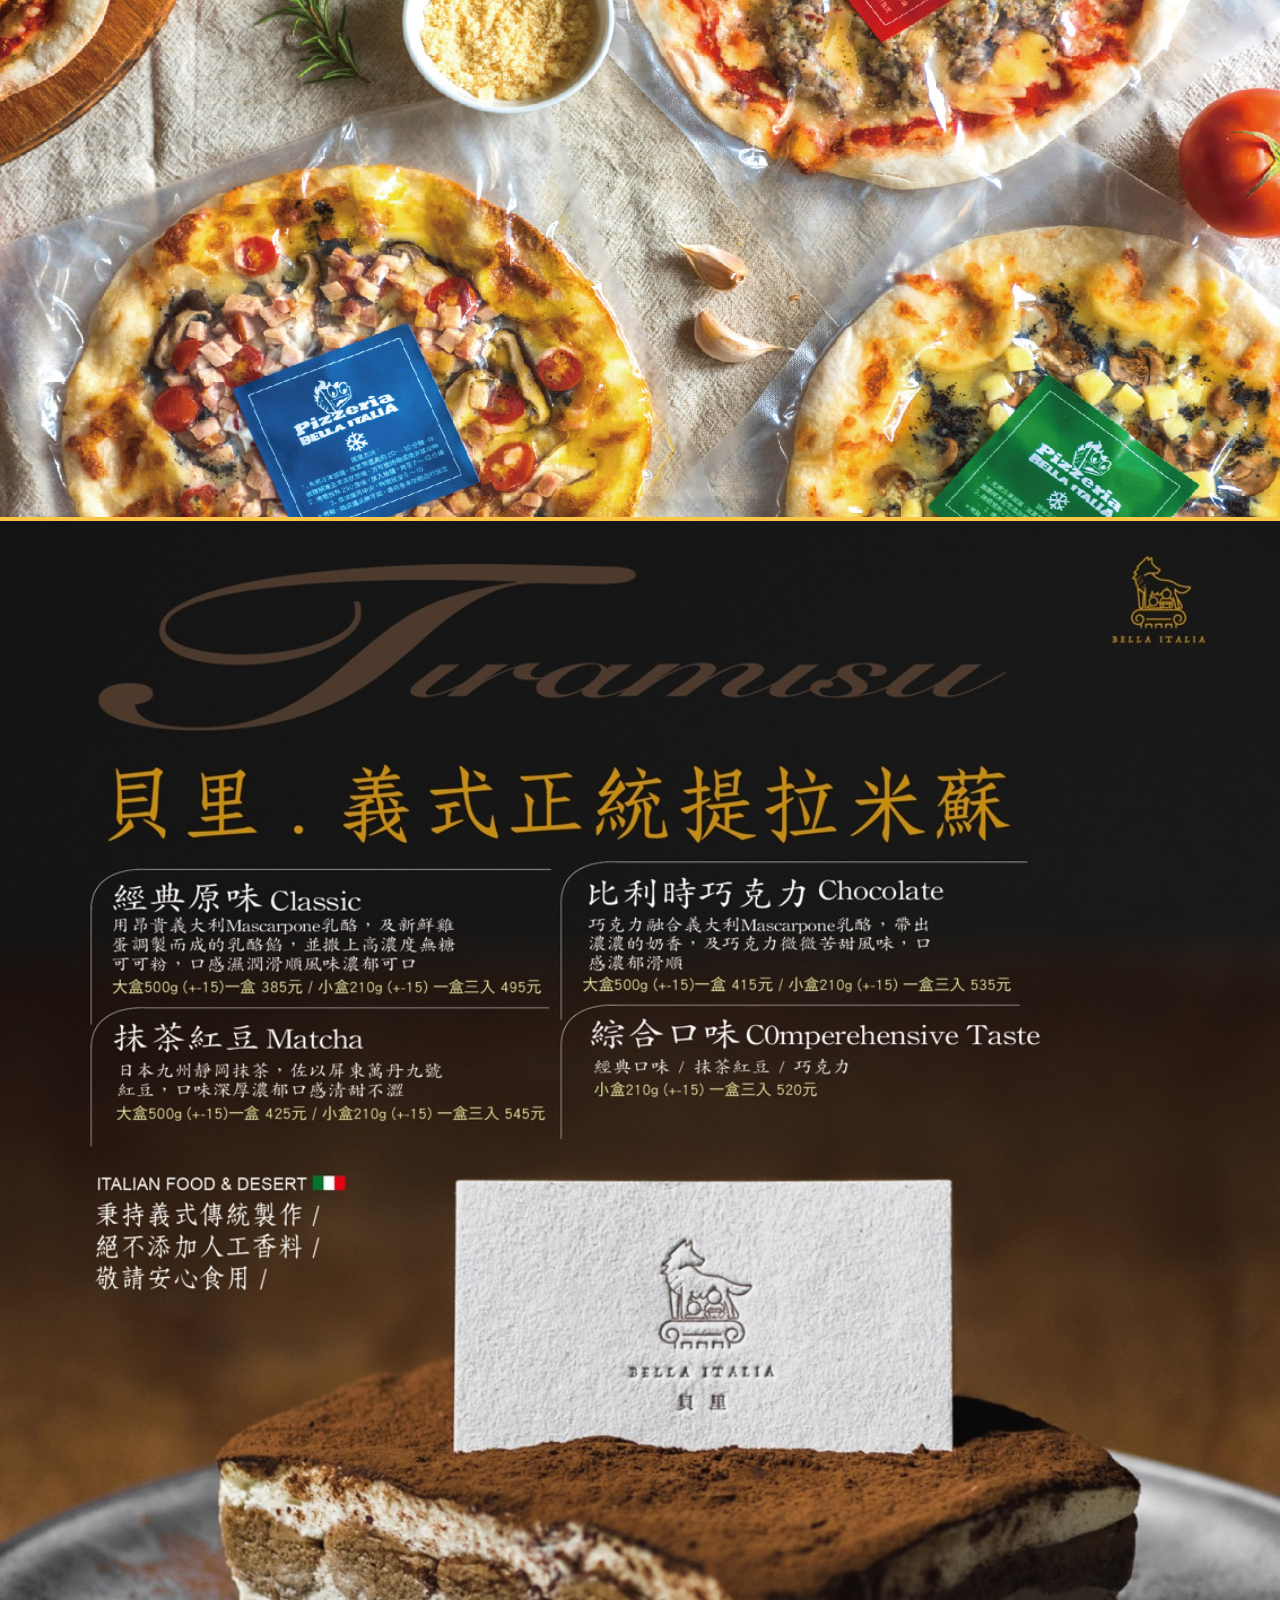
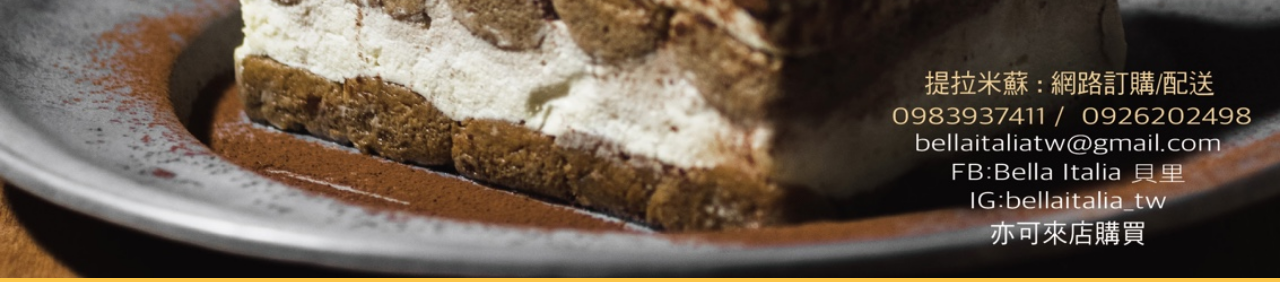
==== commit f8bebb36: "update" ====
--- a/index.html
+++ b/index.html
@@ -48,6 +48,10 @@
 <!-- <div class="cover">
     <img src="../images/cover/food_deilvery_2023.jpg">
 </div> -->
+<div class="cover">
+    <!-- <img src="../images/cover/cover_beef.png"> -->
+    <img src="../images/cover/2025.jpg">
+</div>
 
 <div class="cover">
     <!-- <img src="../images/cover/cover_beef.png"> -->
@@ -61,7 +65,7 @@
 <div class="cover">
     <!-- <img src="../images/cover/cover_beef.png"> -->
     <a href="https://beautifulitaly.easy.co" target="_blank">
-      <img src="../images/cover/frozen_food_2024.jpg">
+      <img src="../images/cover/2024_frozen_pizza.png">
     </a>
 </div>
 
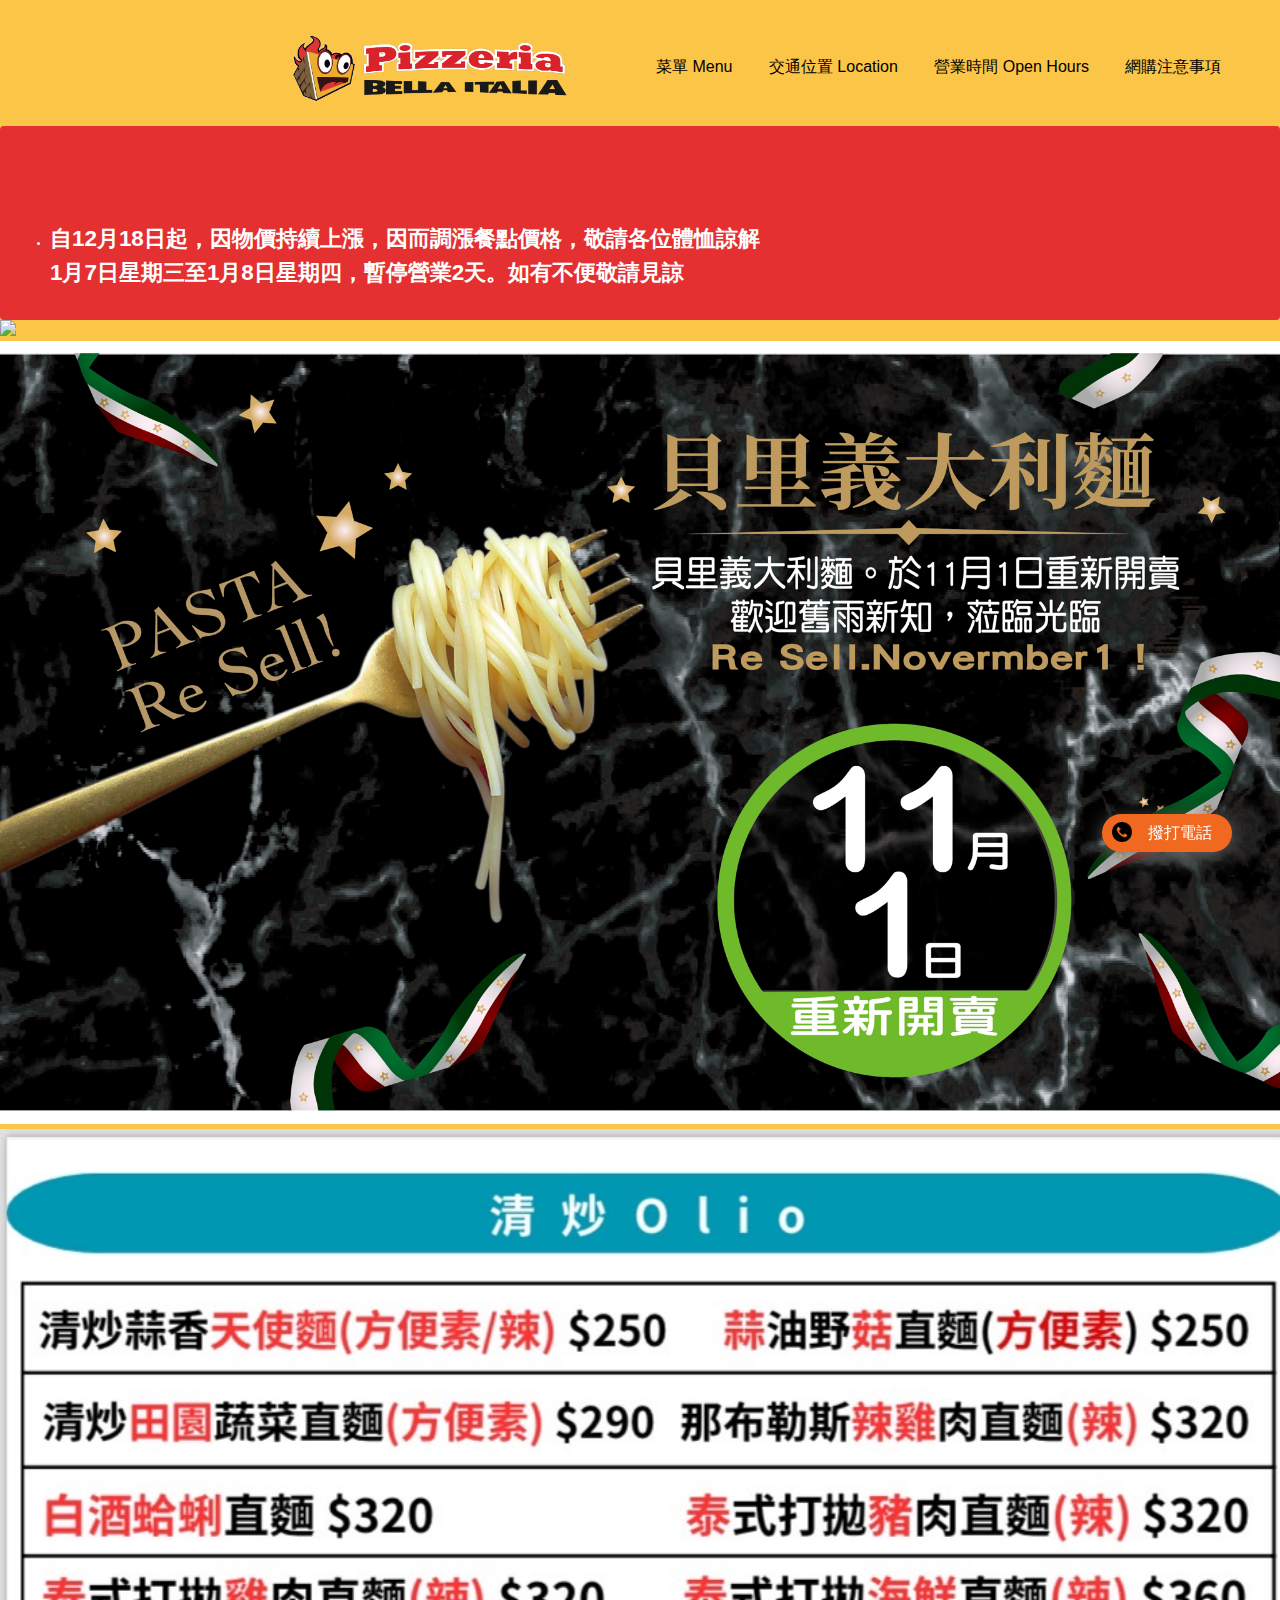
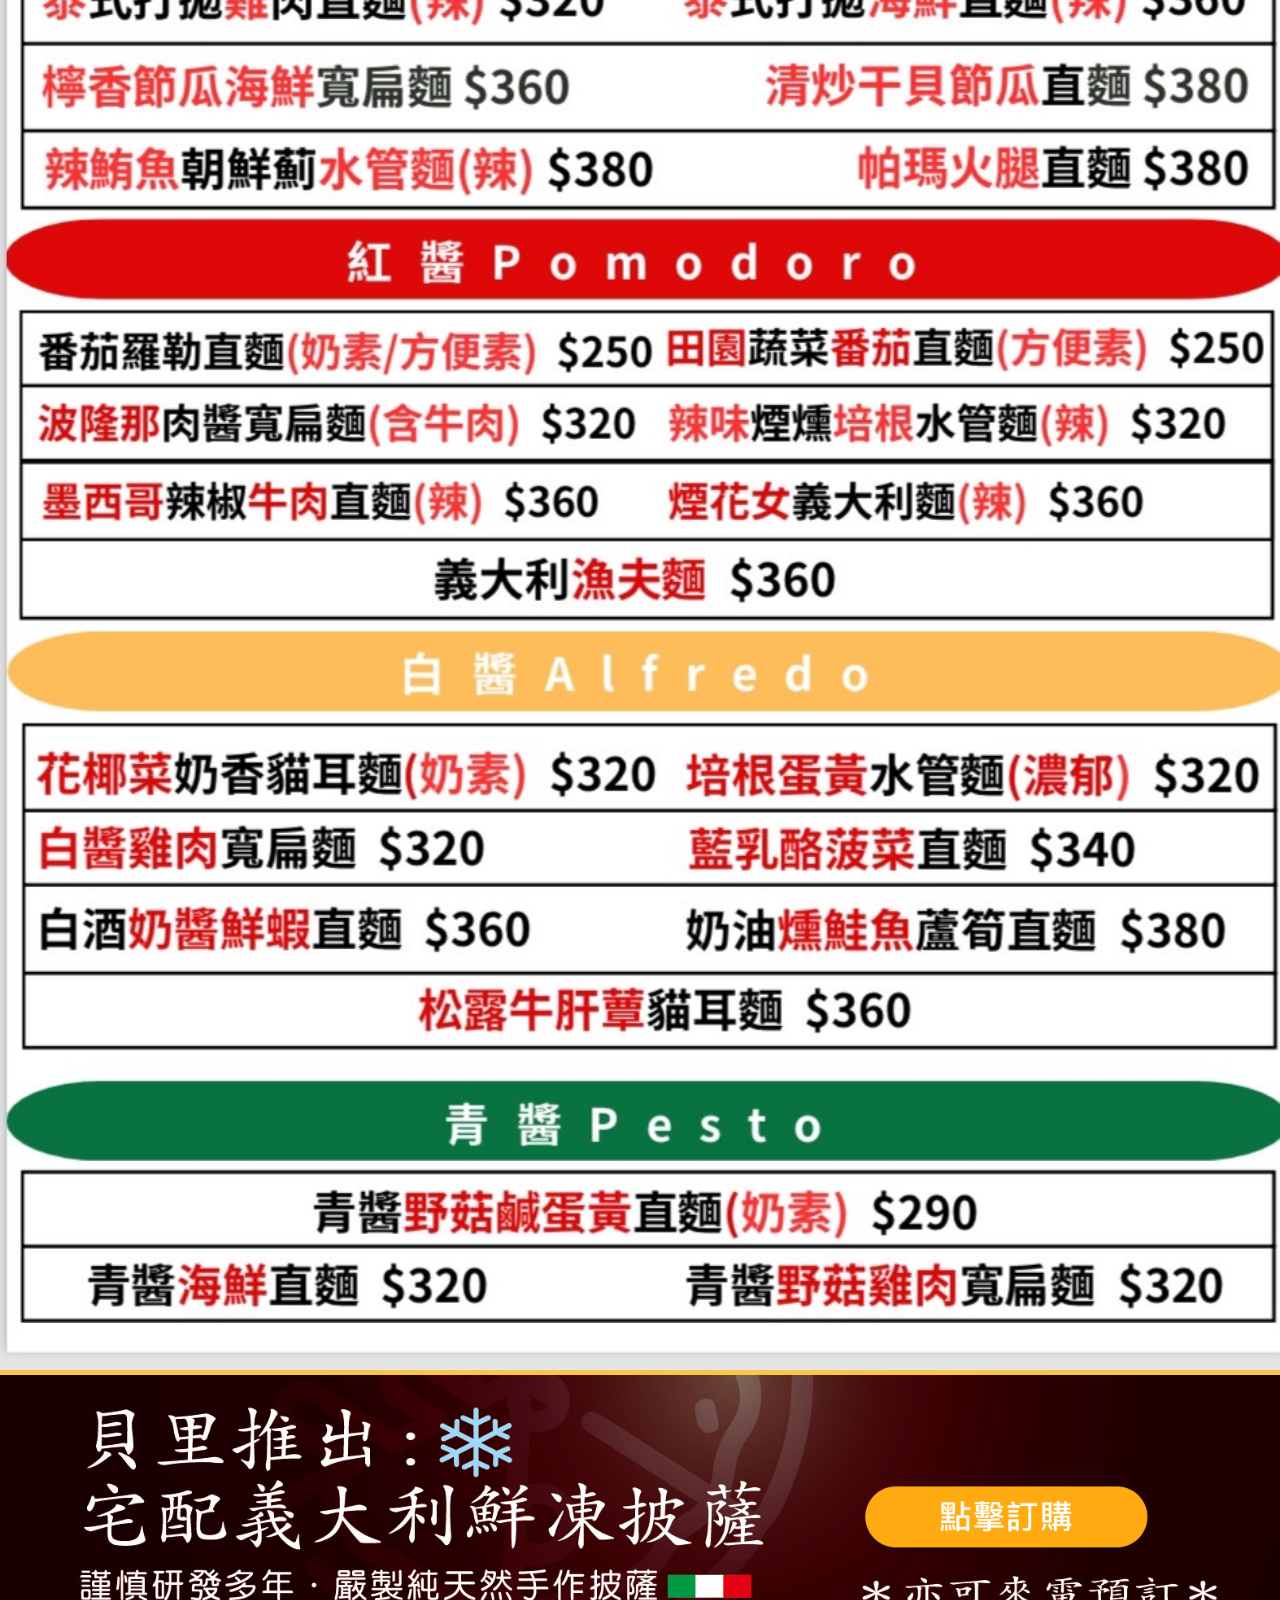
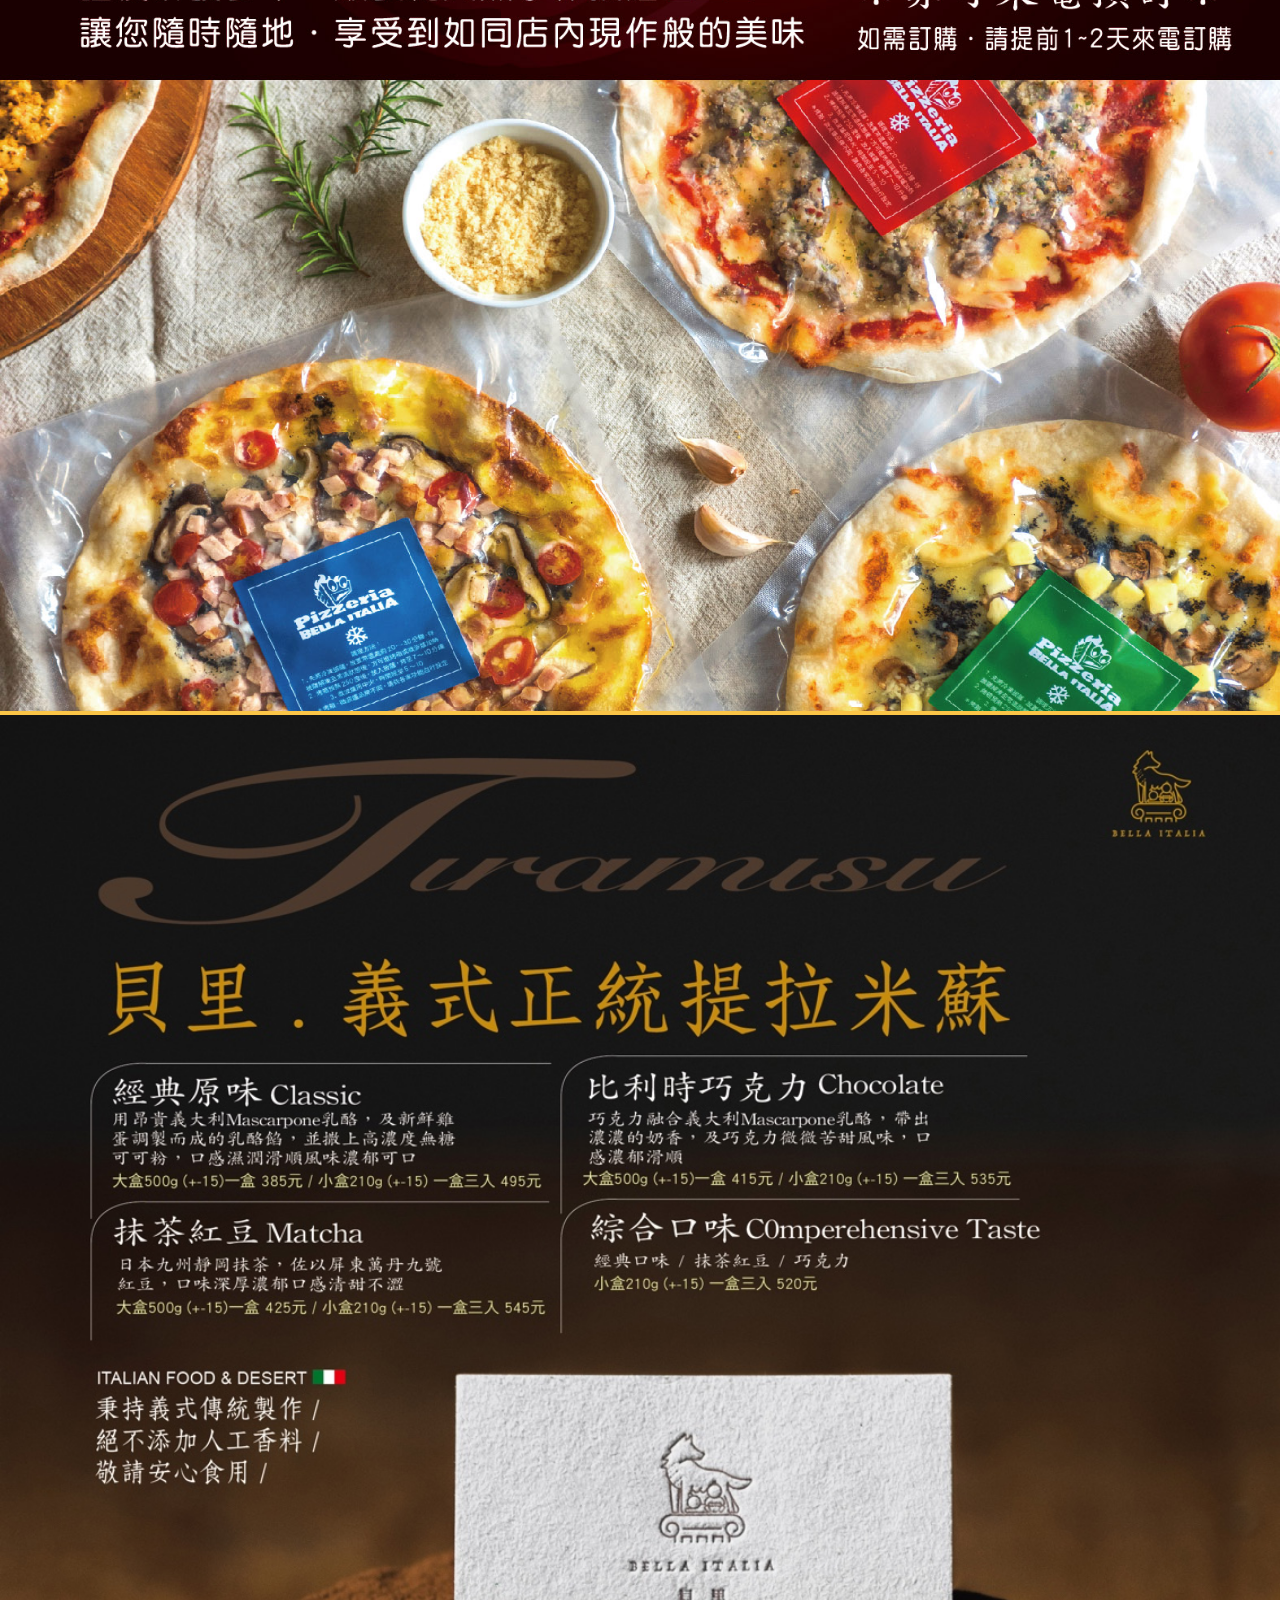
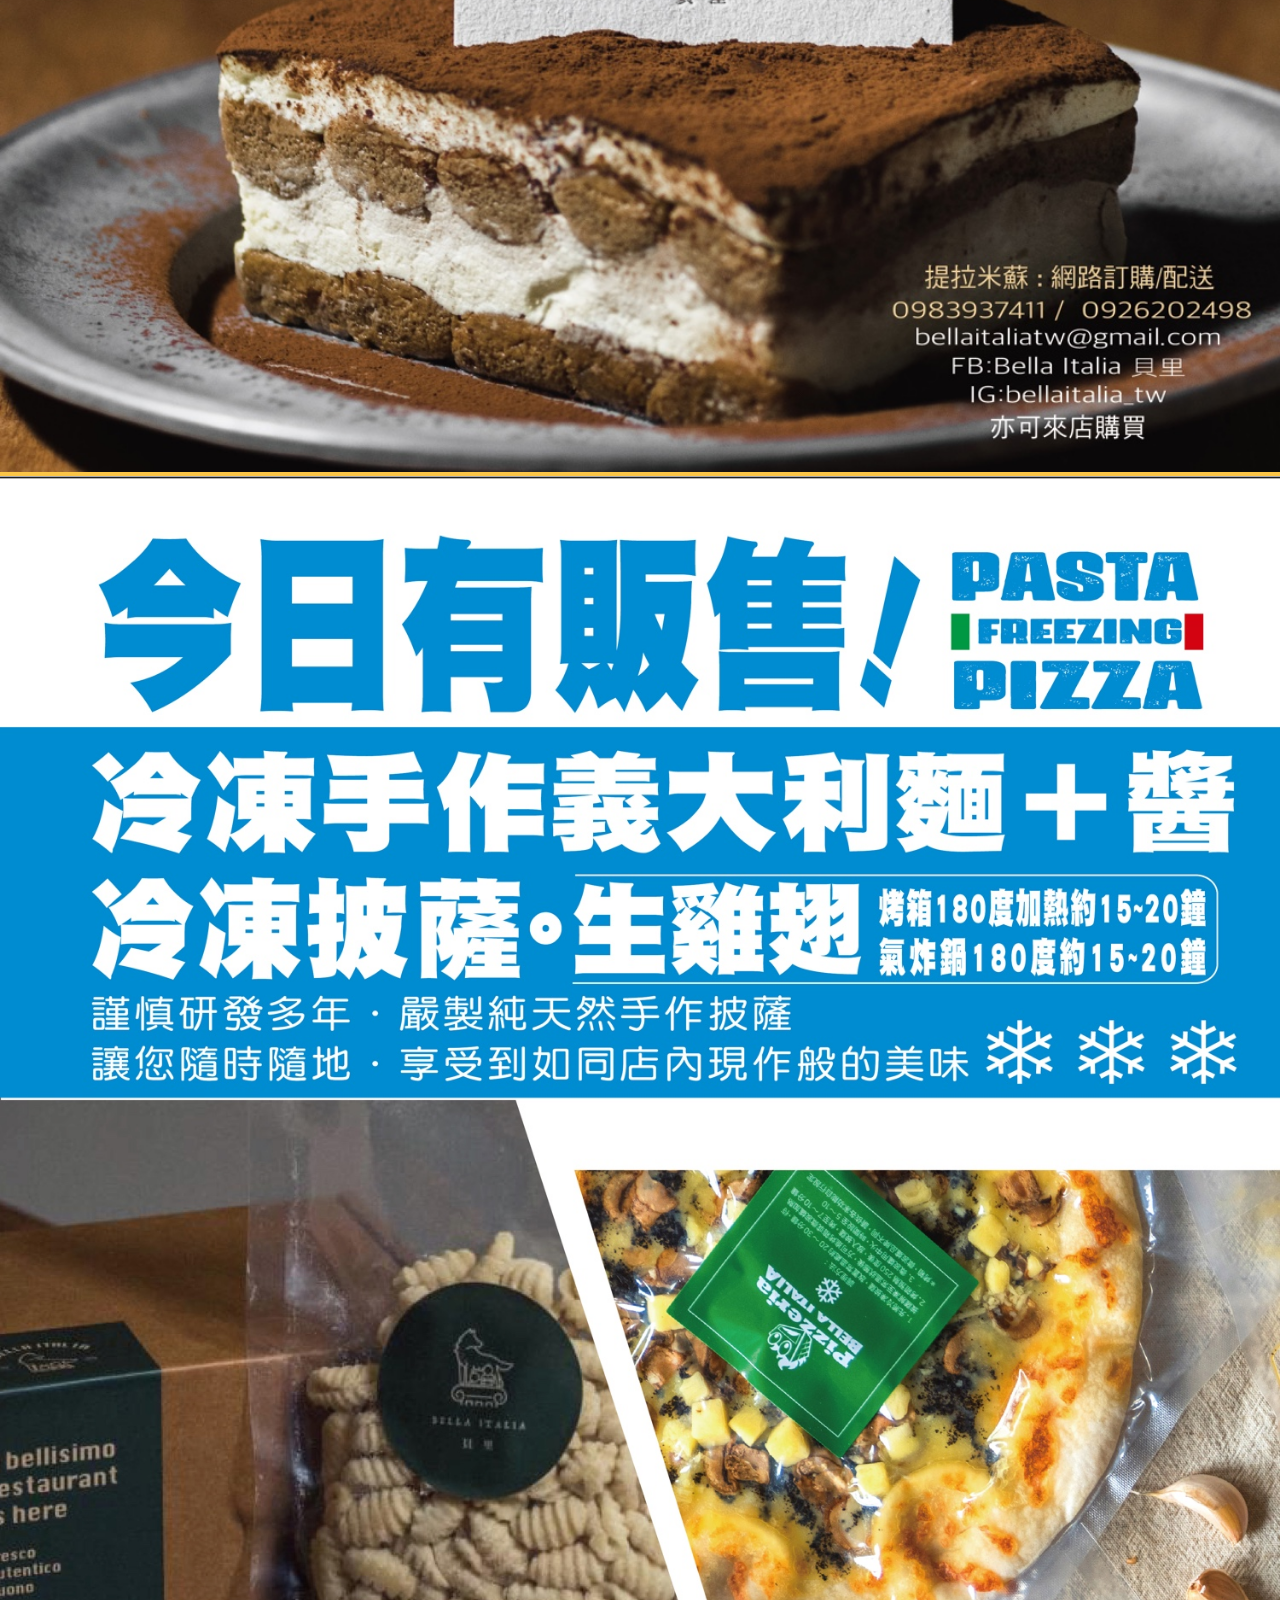
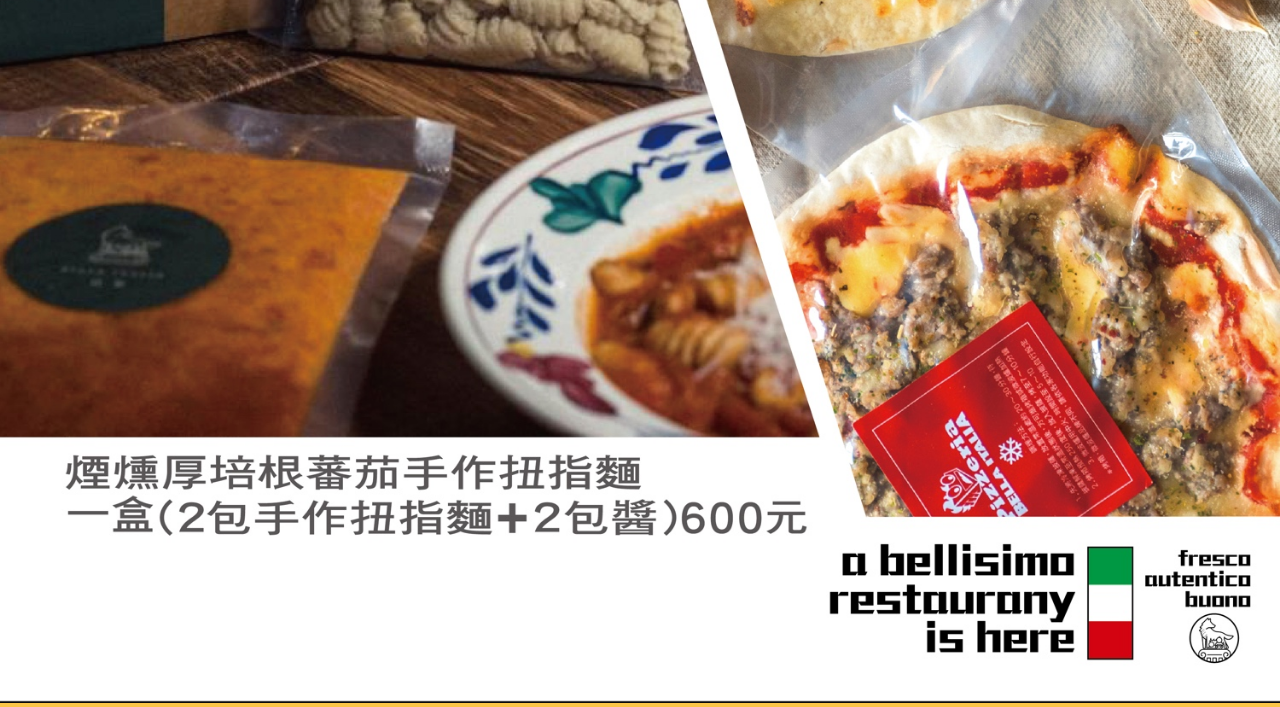
==== commit f368f4cc: "update" ====
--- a/index.html
+++ b/index.html
@@ -44,6 +44,15 @@
 
       
 
+<div id="news">
+  <div class="pure-g box">
+    <ul>
+        <li><h1>
+            自12月18日起，因物價持續上漲，因而調漲餐點價格，敬請各位體恤諒解<br>
+            1月7日星期三至1月8日星期四，暫停營業2天。如有不便敬請見諒</h1></li>
+    </ul>
+  </div>
+</div> 
 
 <!-- <div class="cover">
     <img src="../images/cover/food_deilvery_2023.jpg">
@@ -75,6 +84,11 @@
     <img src="../images/photo/2021_tiramisu.jpg">
 </div>
 
+<div class="cover">
+    <!-- <img src="../images/cover/cover_beef.png"> -->
+    <img src="../images/cover/frozen_pasta_2025.jpg">
+</div>
+
       
 
 
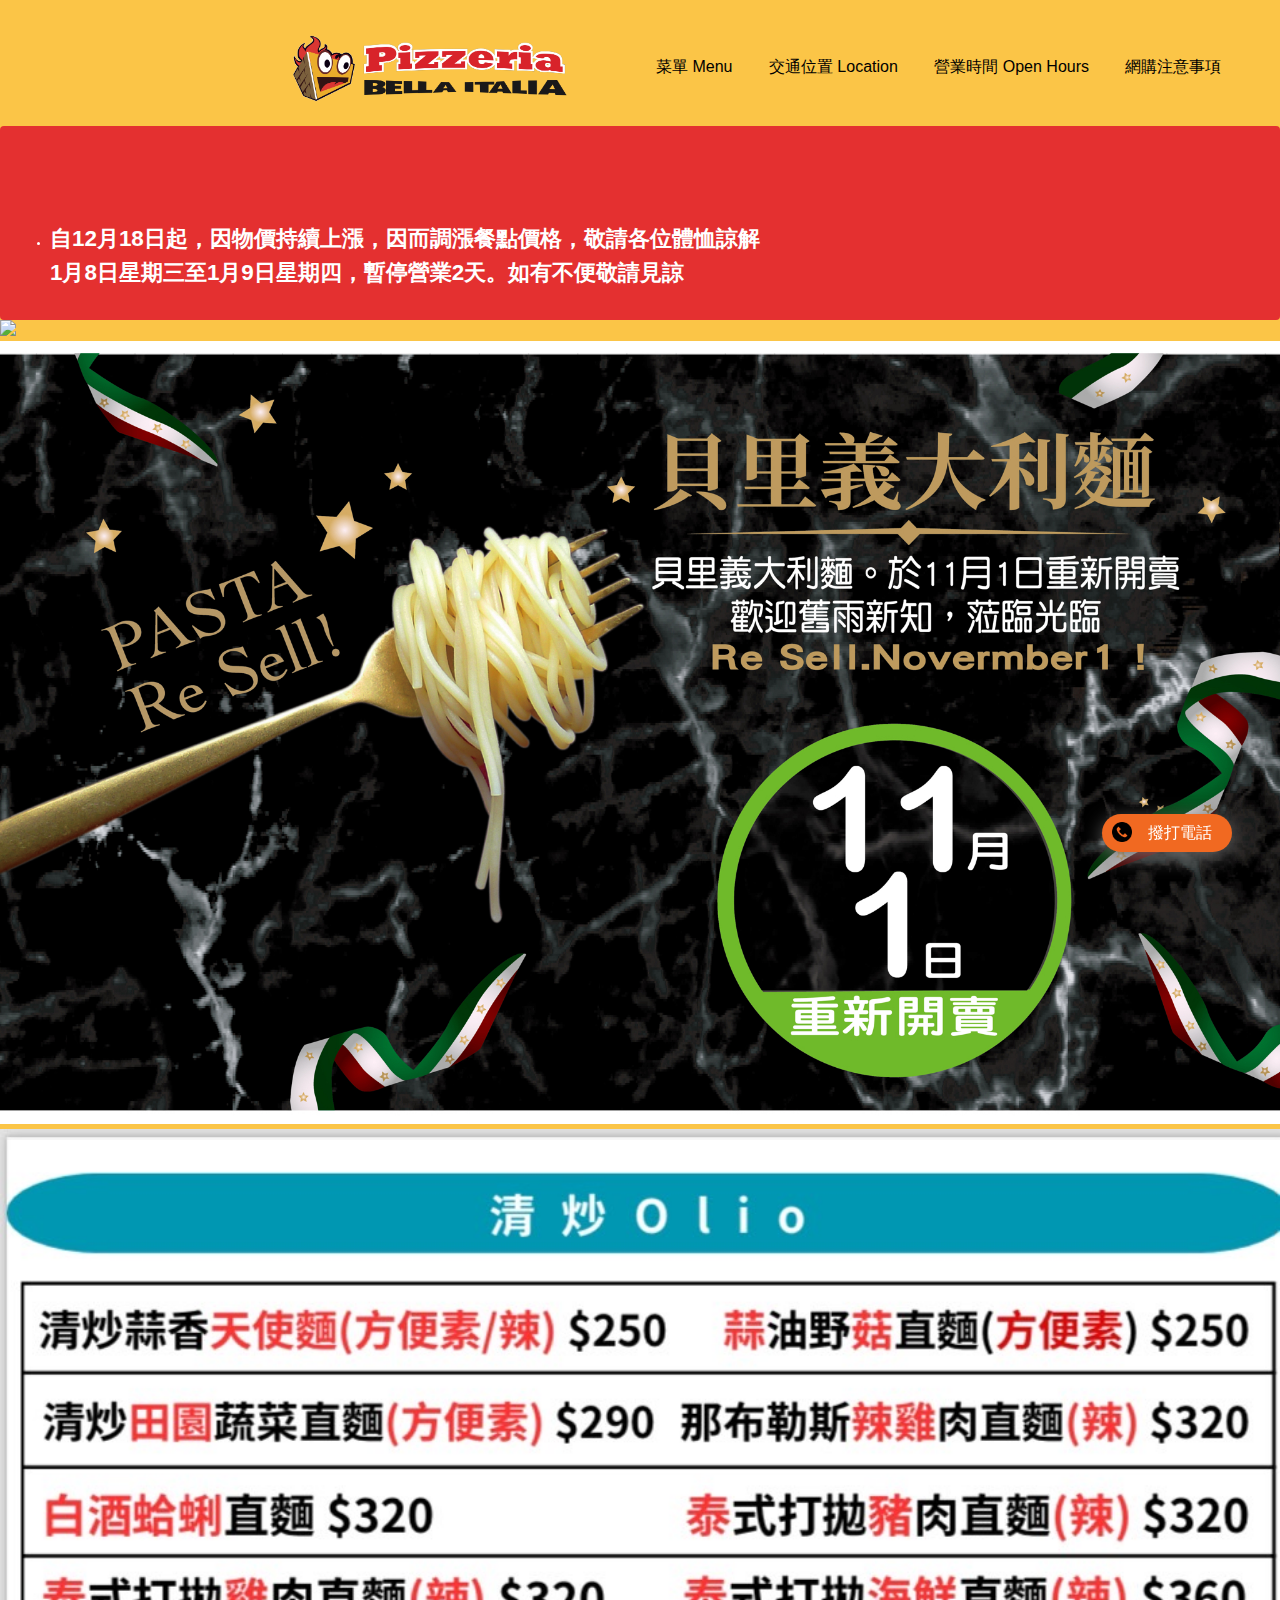
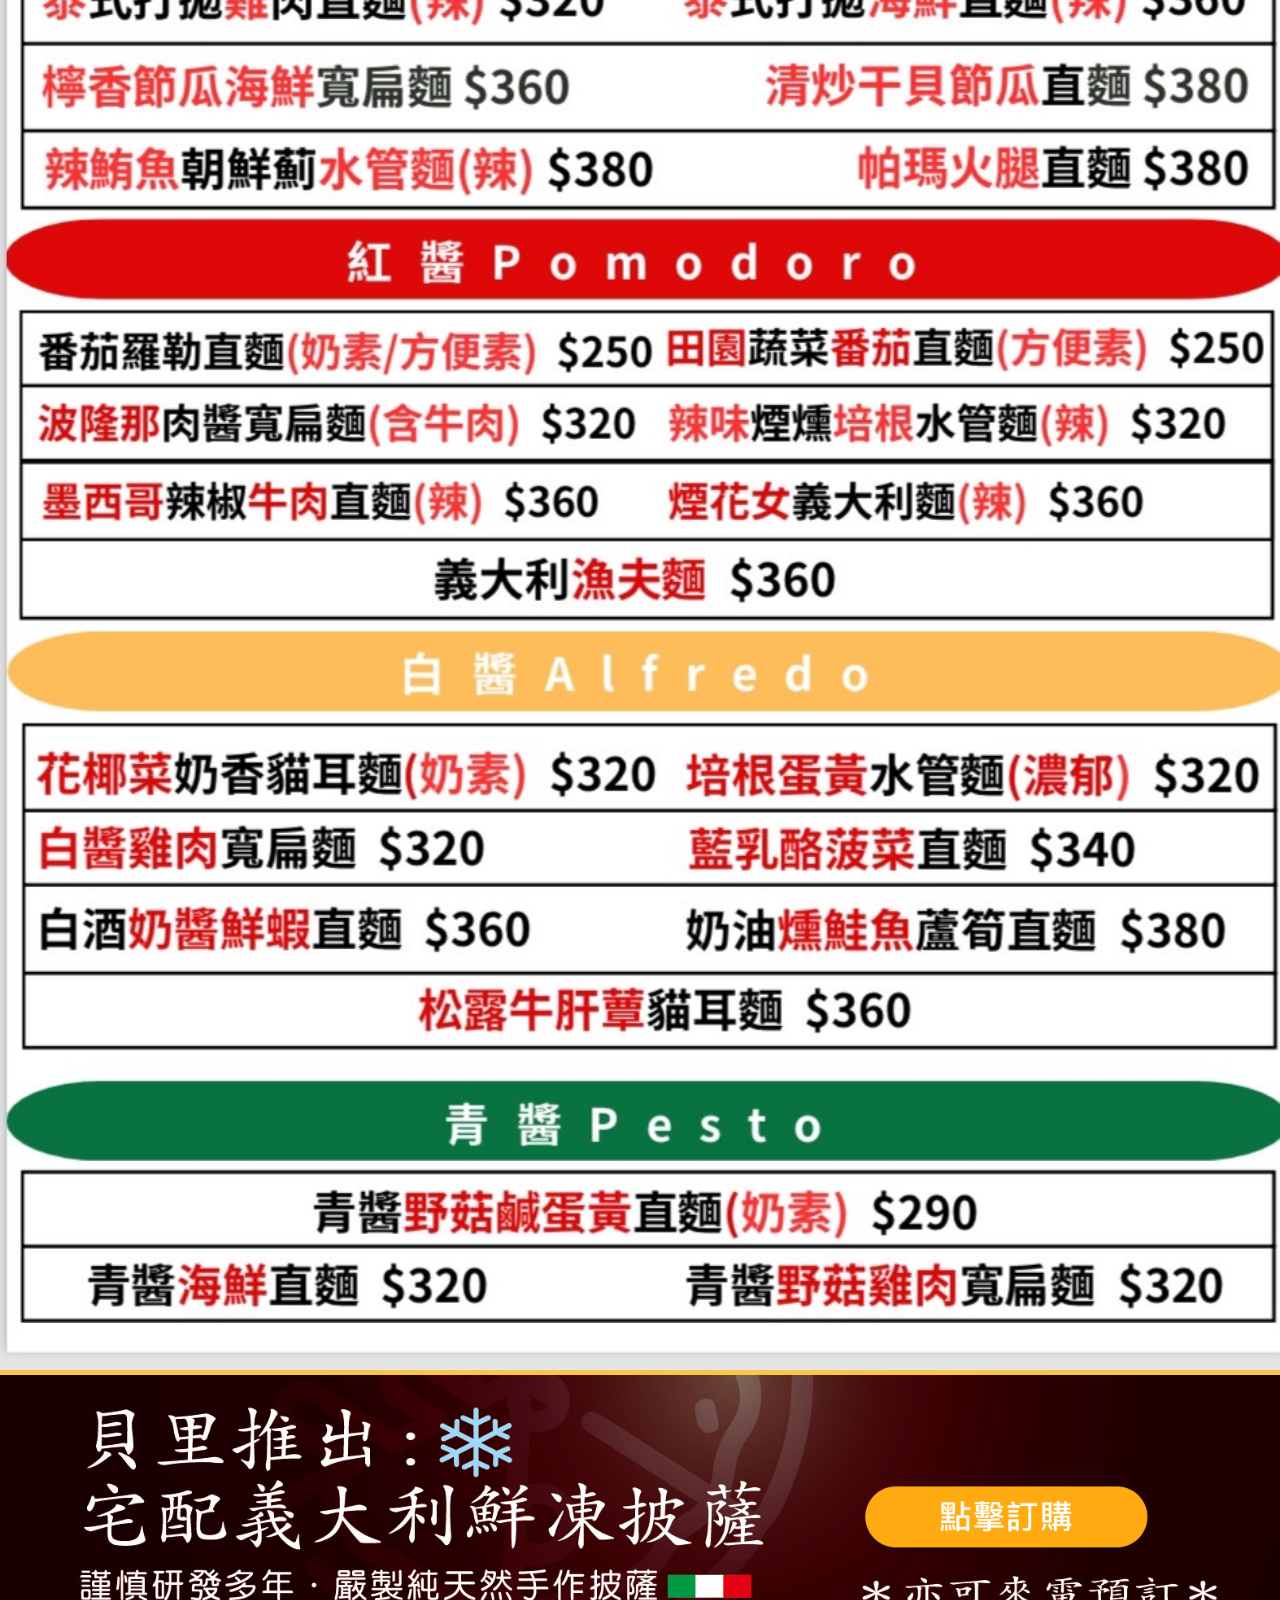
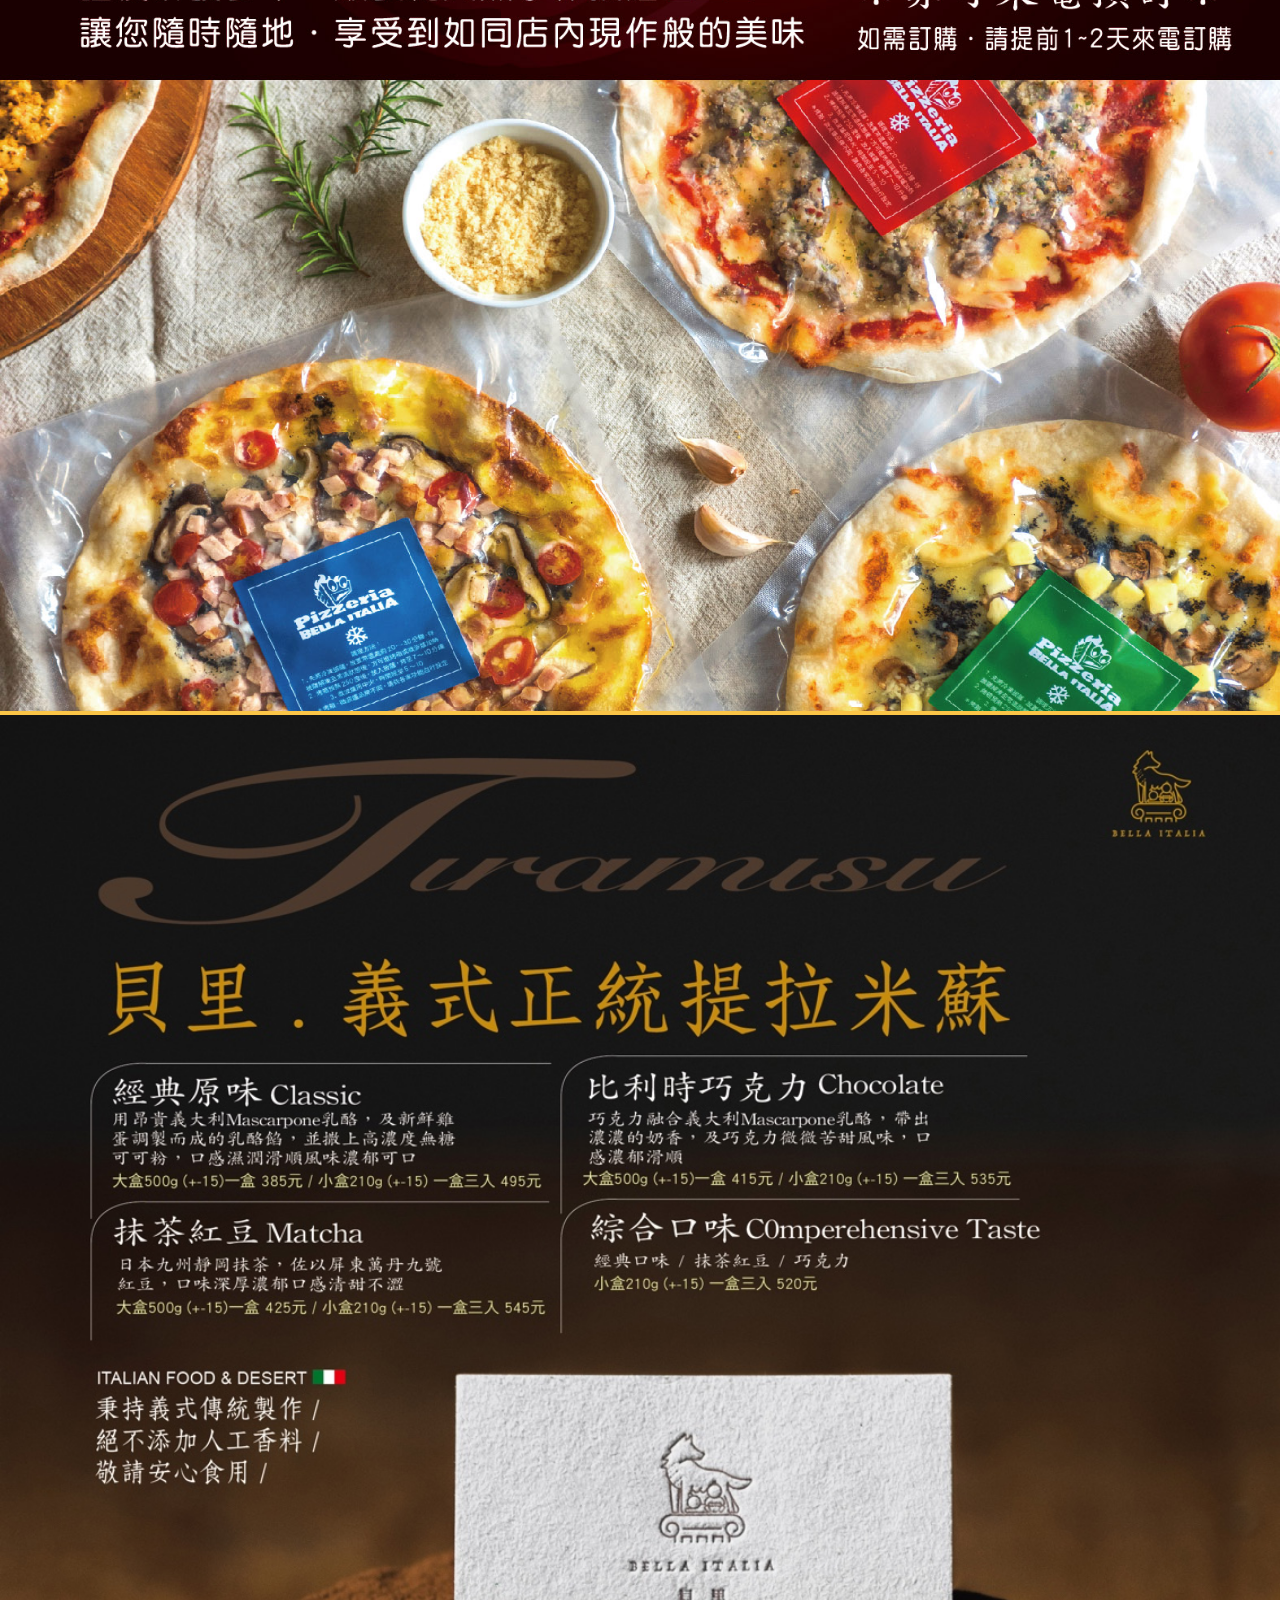
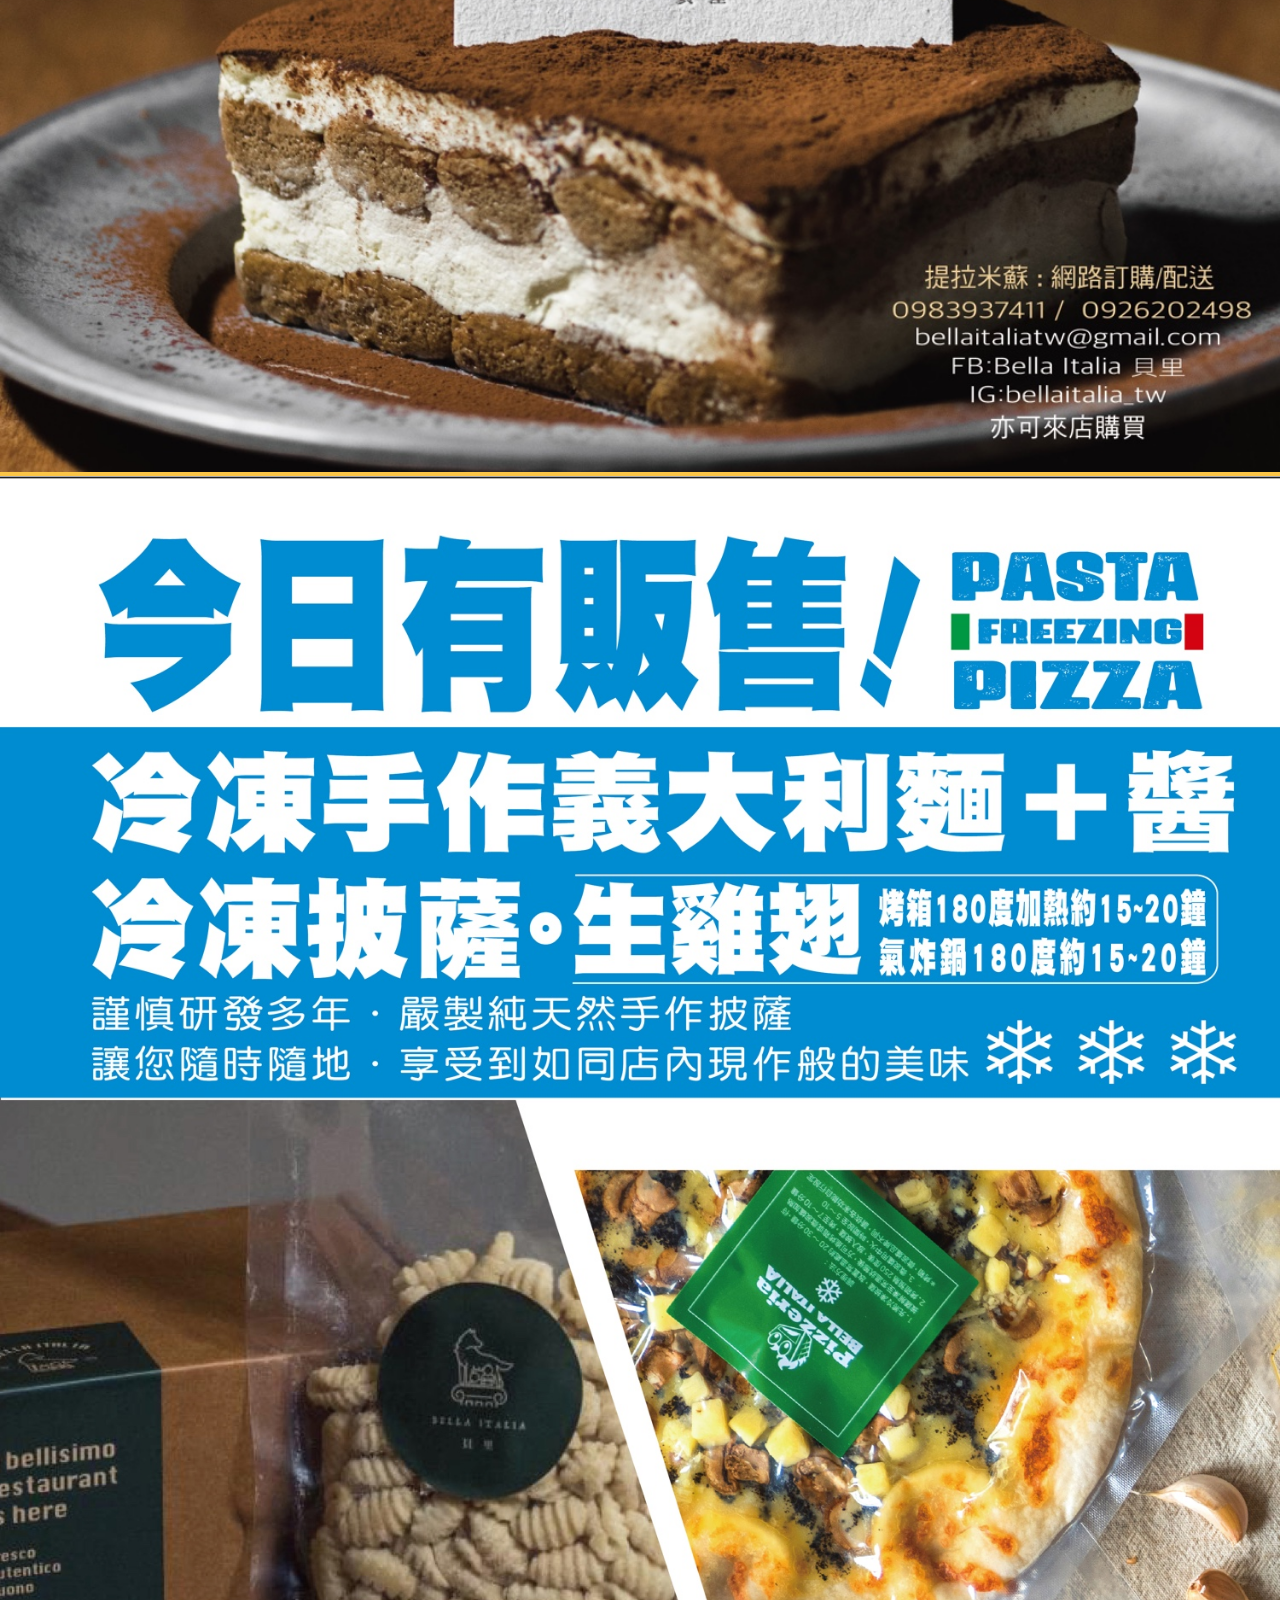
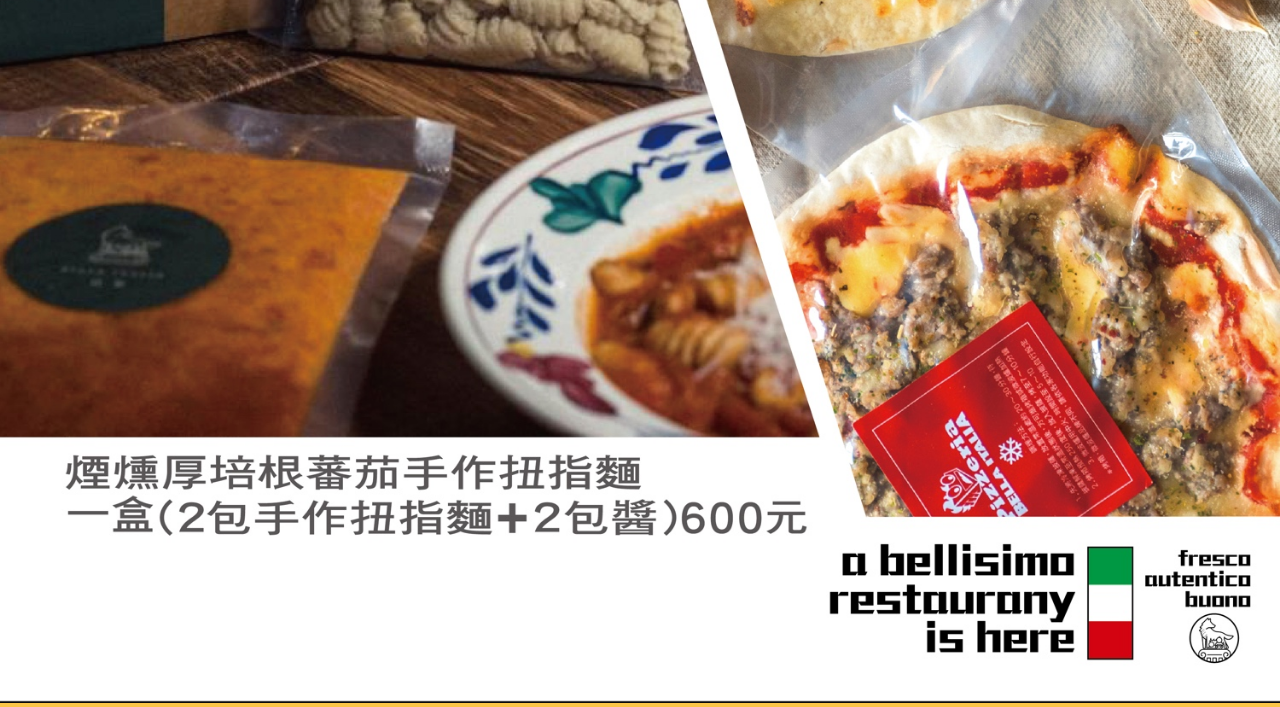
==== commit e148b885: "update" ====
--- a/index.html
+++ b/index.html
@@ -49,7 +49,7 @@
     <ul>
         <li><h1>
             自12月18日起，因物價持續上漲，因而調漲餐點價格，敬請各位體恤諒解<br>
-            1月7日星期三至1月8日星期四，暫停營業2天。如有不便敬請見諒</h1></li>
+            1月8日星期三至1月9日星期四，暫停營業2天。如有不便敬請見諒</h1></li>
     </ul>
   </div>
 </div> 
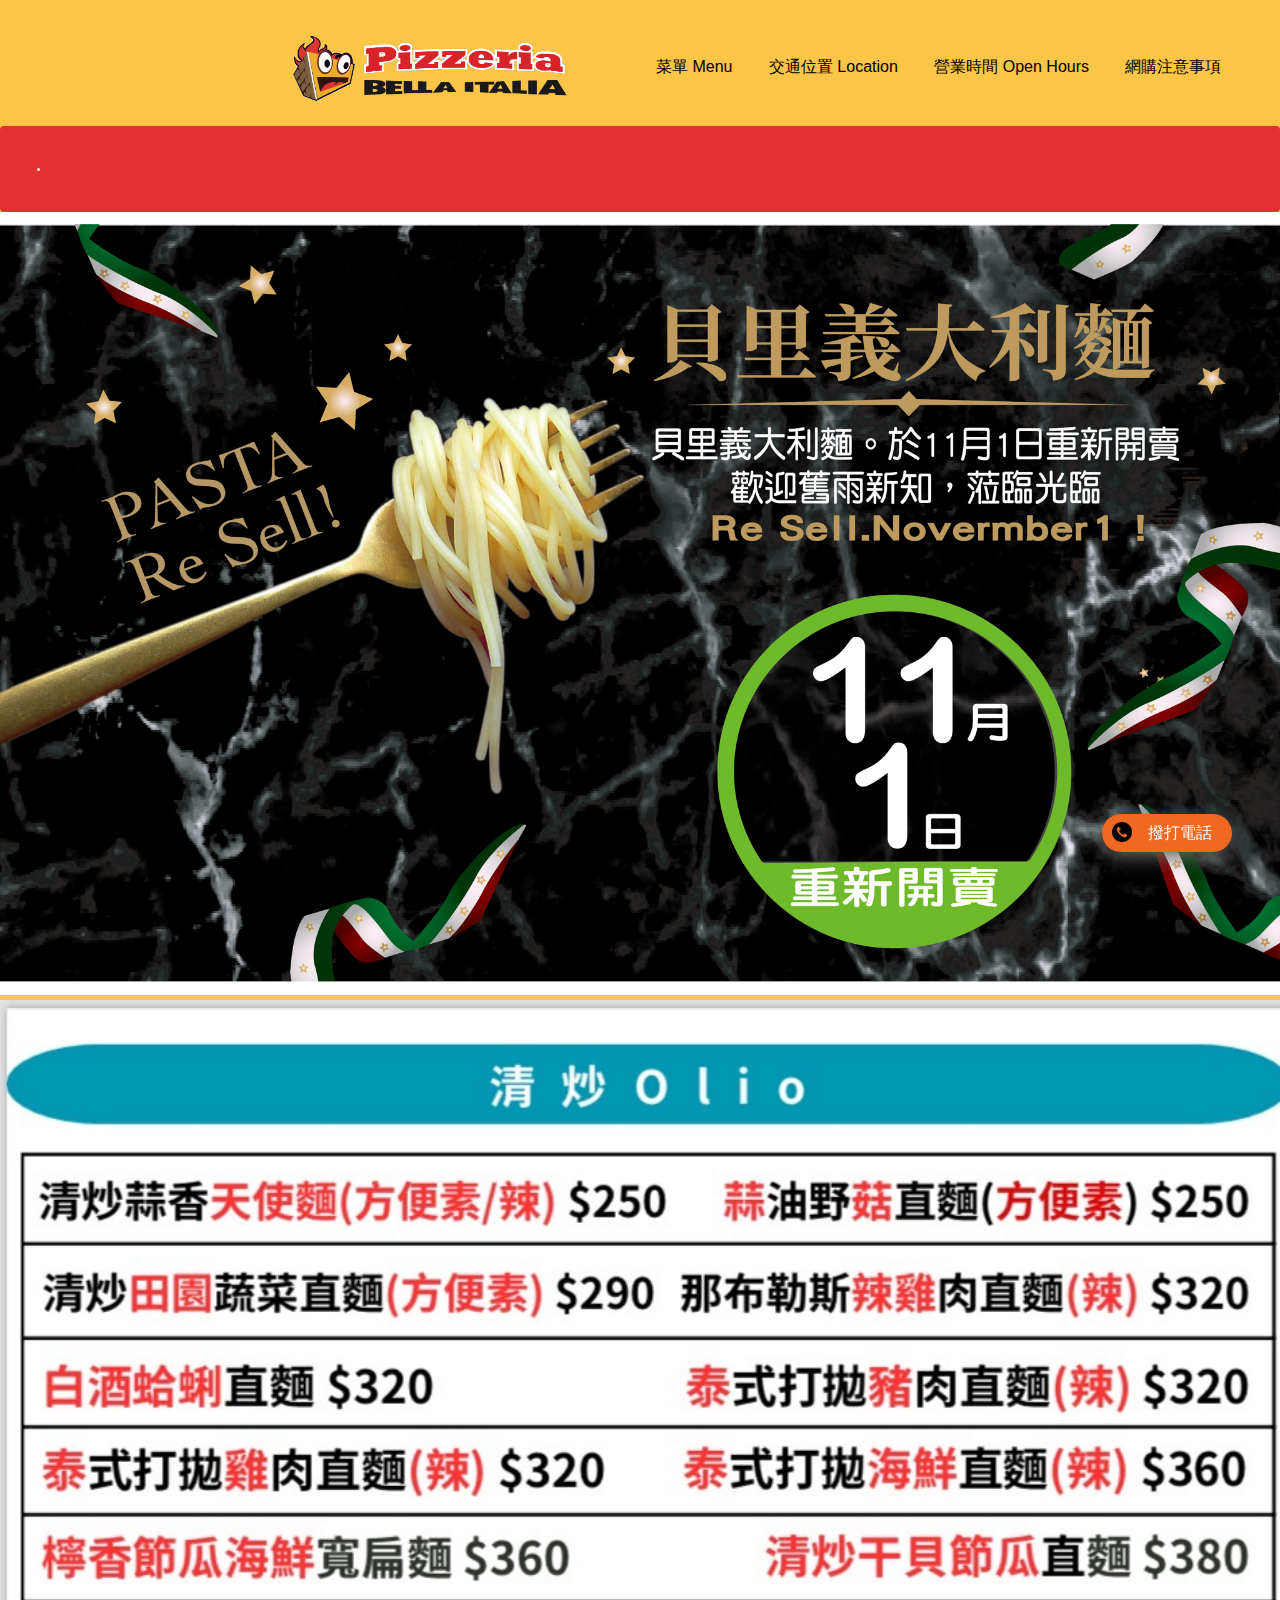
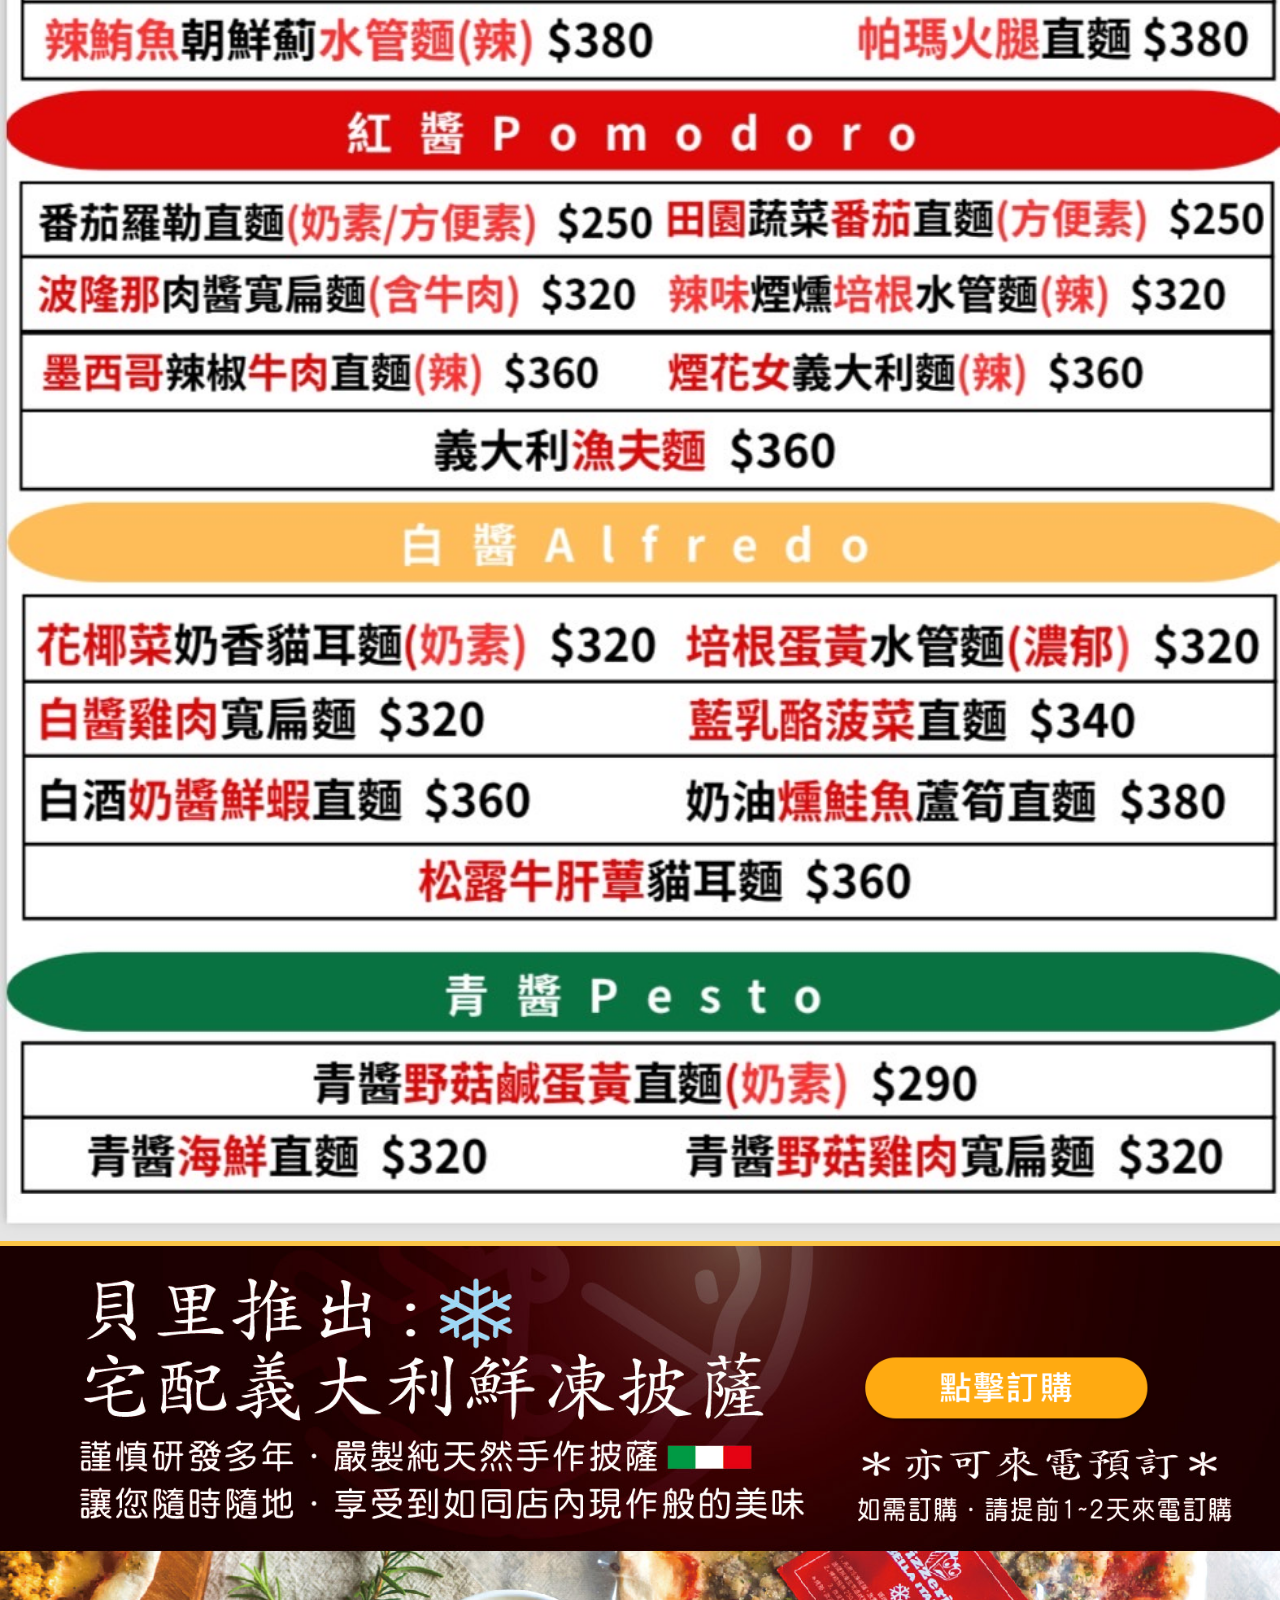
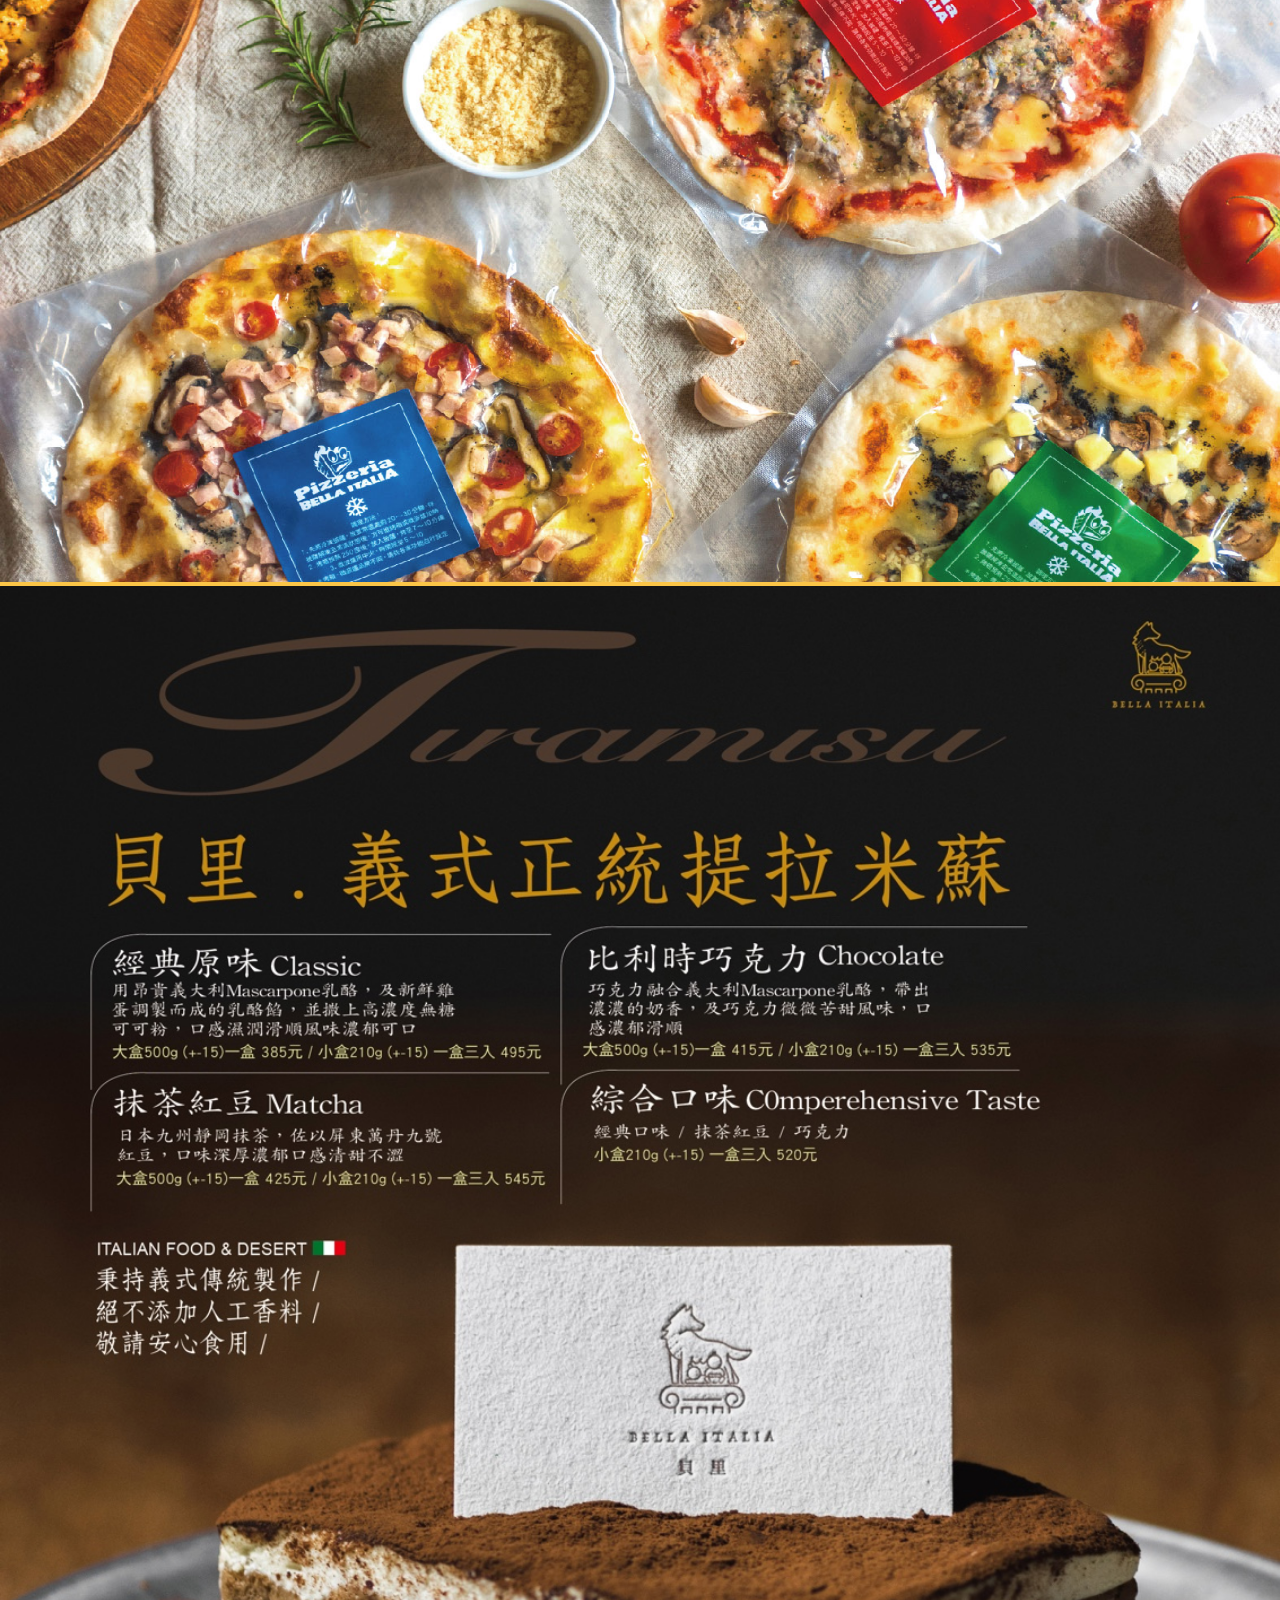
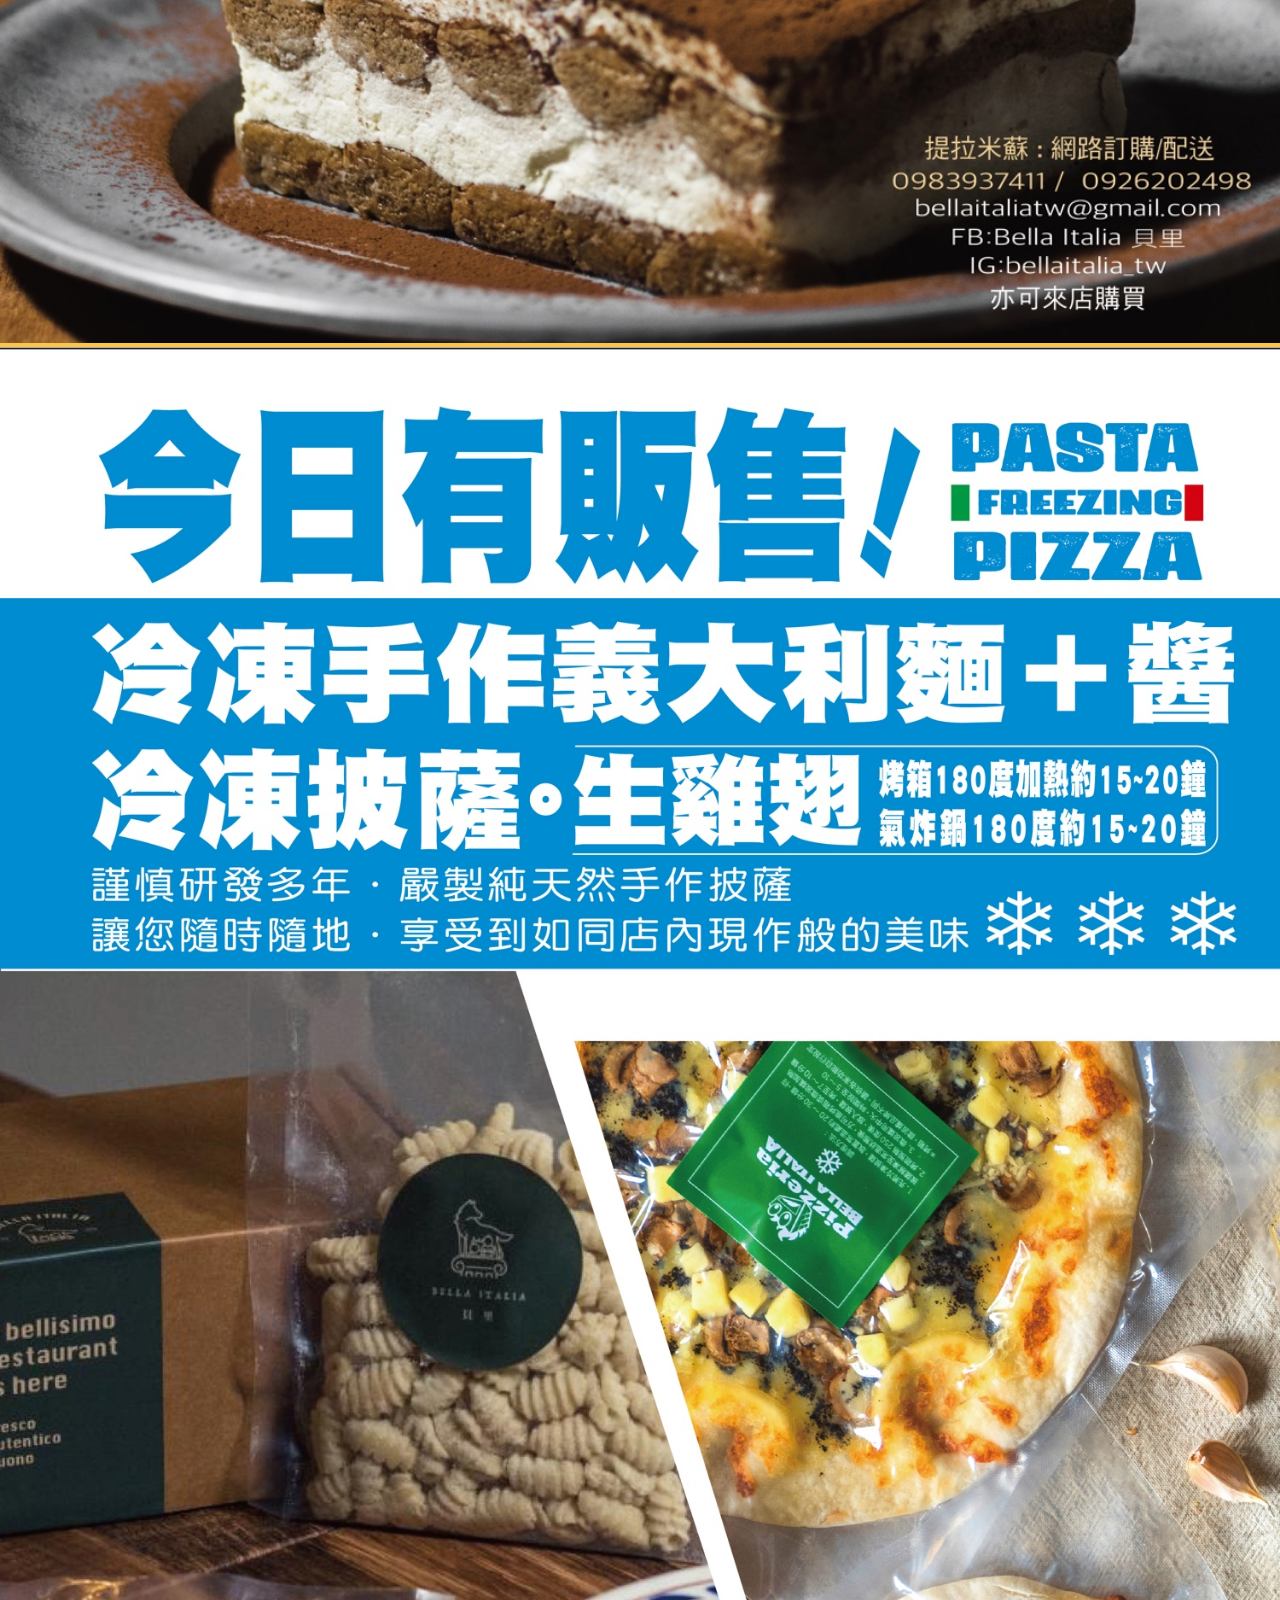
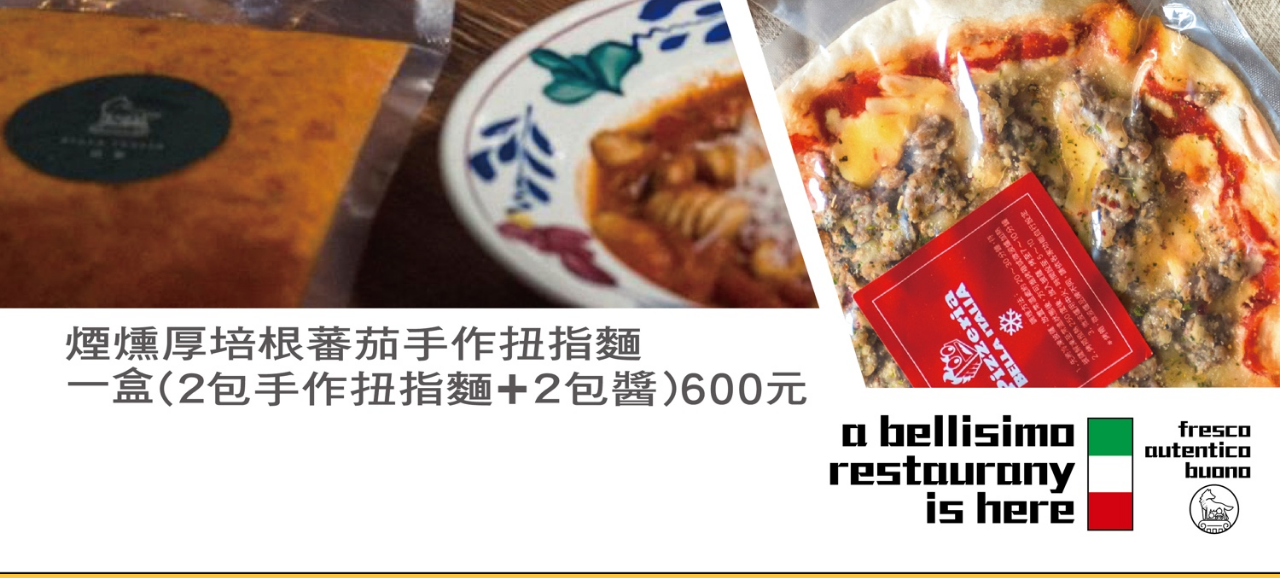
==== commit 4c5ef3a9: "update" ====
--- a/index.html
+++ b/index.html
@@ -47,9 +47,9 @@
 <div id="news">
   <div class="pure-g box">
     <ul>
-        <li><h1>
-            自12月18日起，因物價持續上漲，因而調漲餐點價格，敬請各位體恤諒解<br>
-            1月8日星期三至1月9日星期四，暫停營業2天。如有不便敬請見諒</h1></li>
+        <li>
+
+        </li>
     </ul>
   </div>
 </div> 
@@ -57,10 +57,6 @@
 <!-- <div class="cover">
     <img src="../images/cover/food_deilvery_2023.jpg">
 </div> -->
-<div class="cover">
-    <!-- <img src="../images/cover/cover_beef.png"> -->
-    <img src="../images/cover/2025.jpg">
-</div>
 
 <div class="cover">
     <!-- <img src="../images/cover/cover_beef.png"> -->
